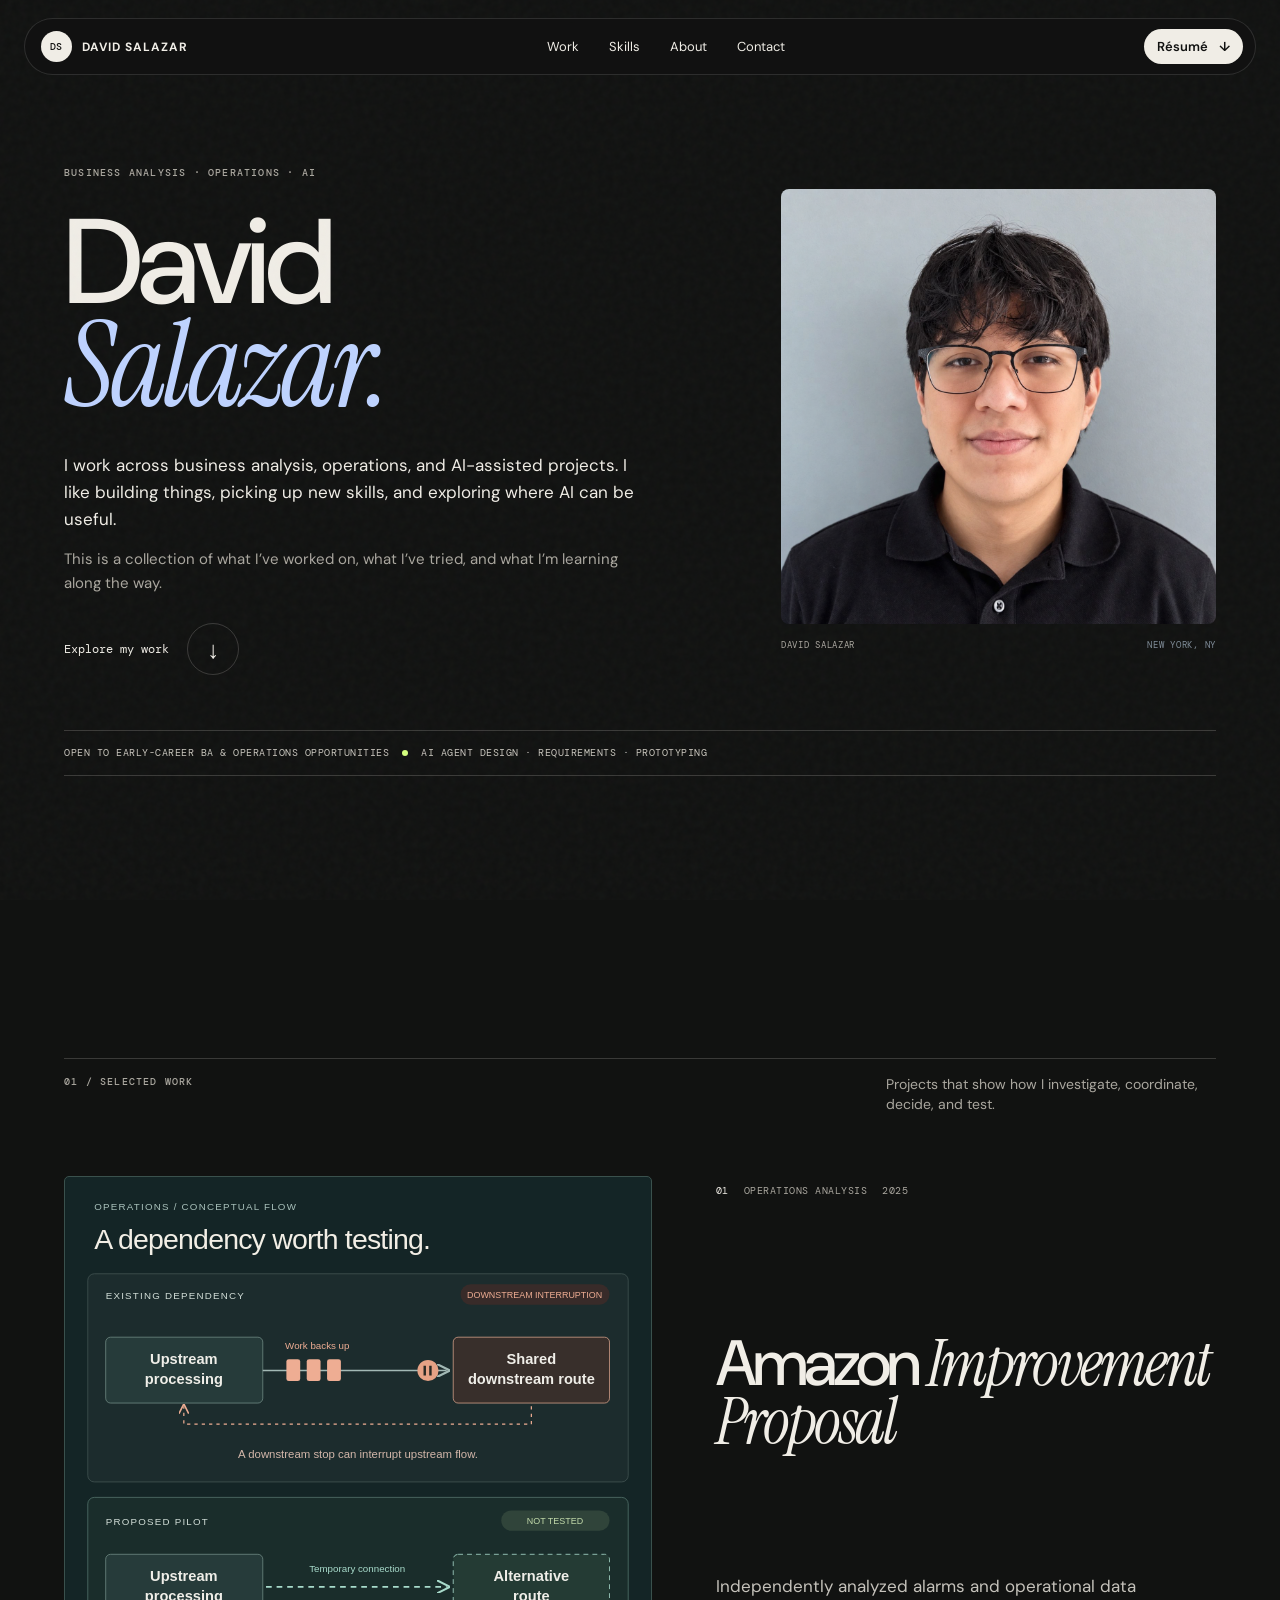
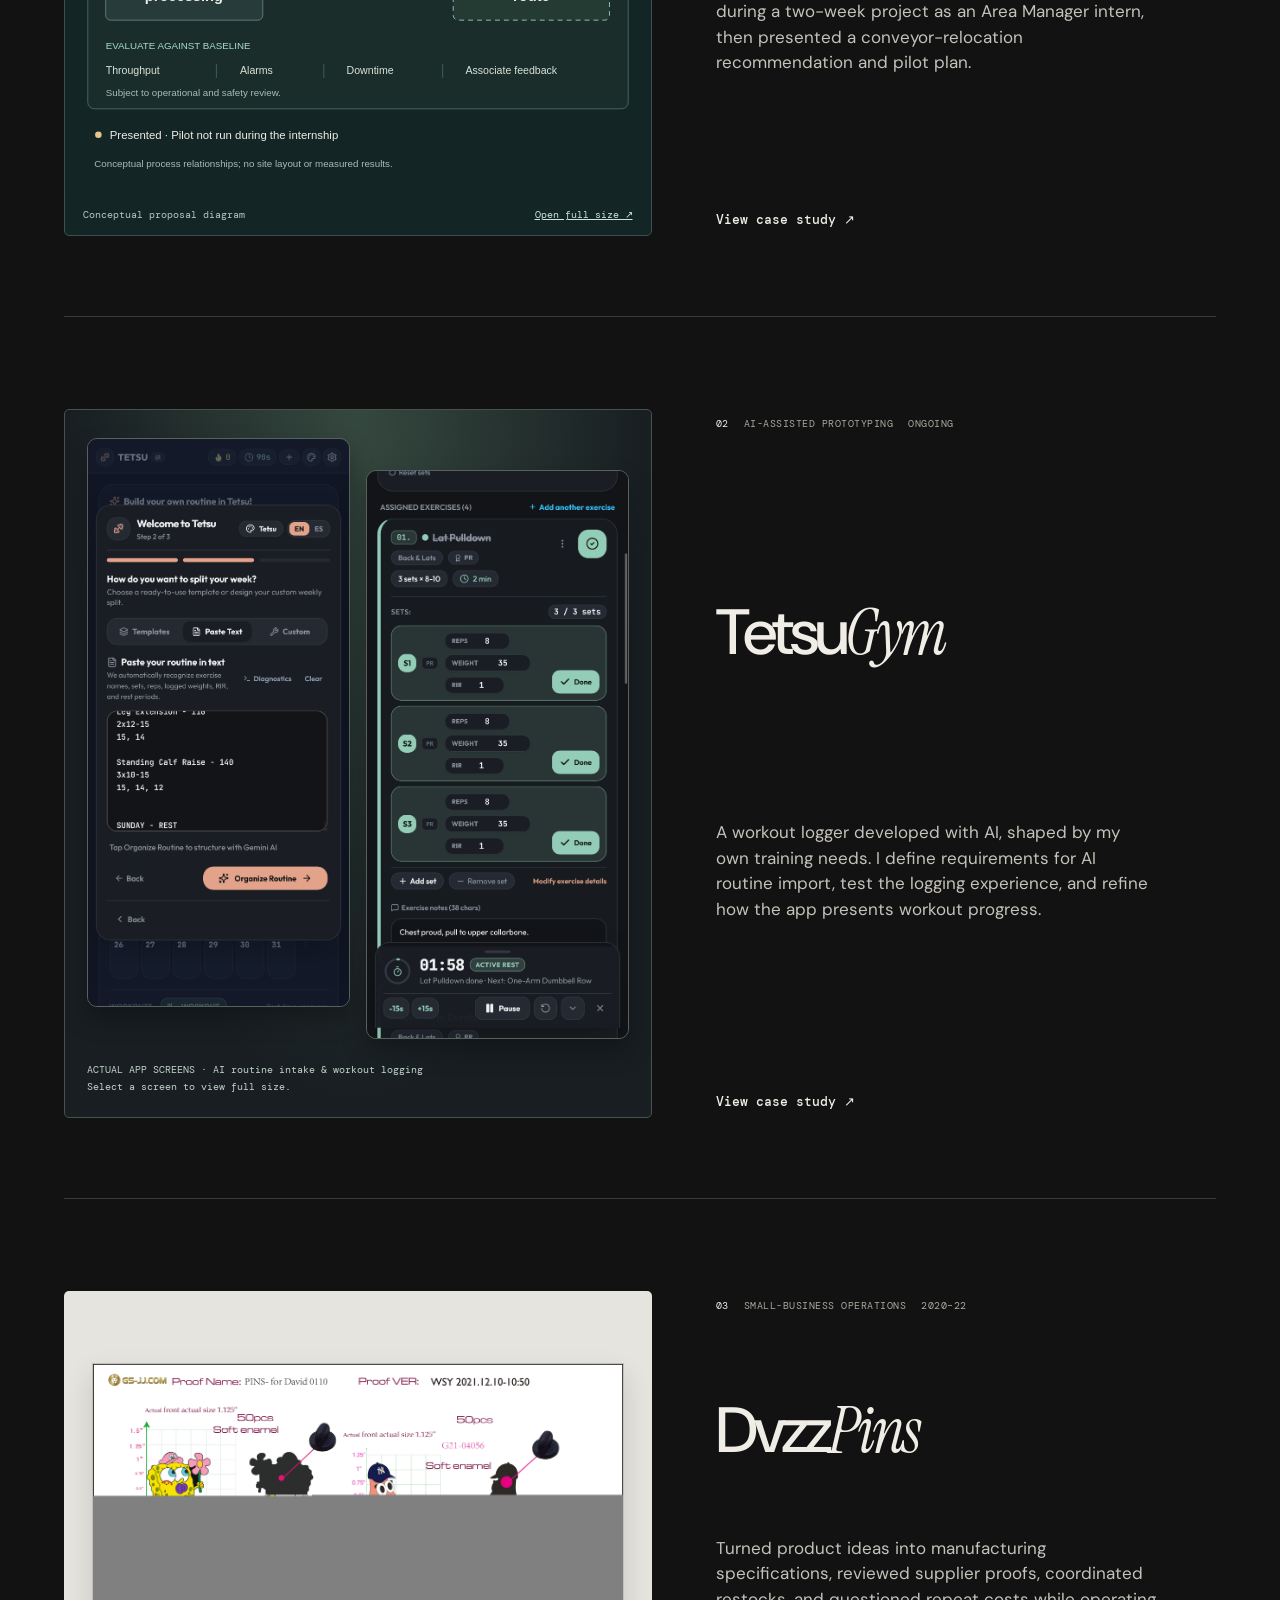
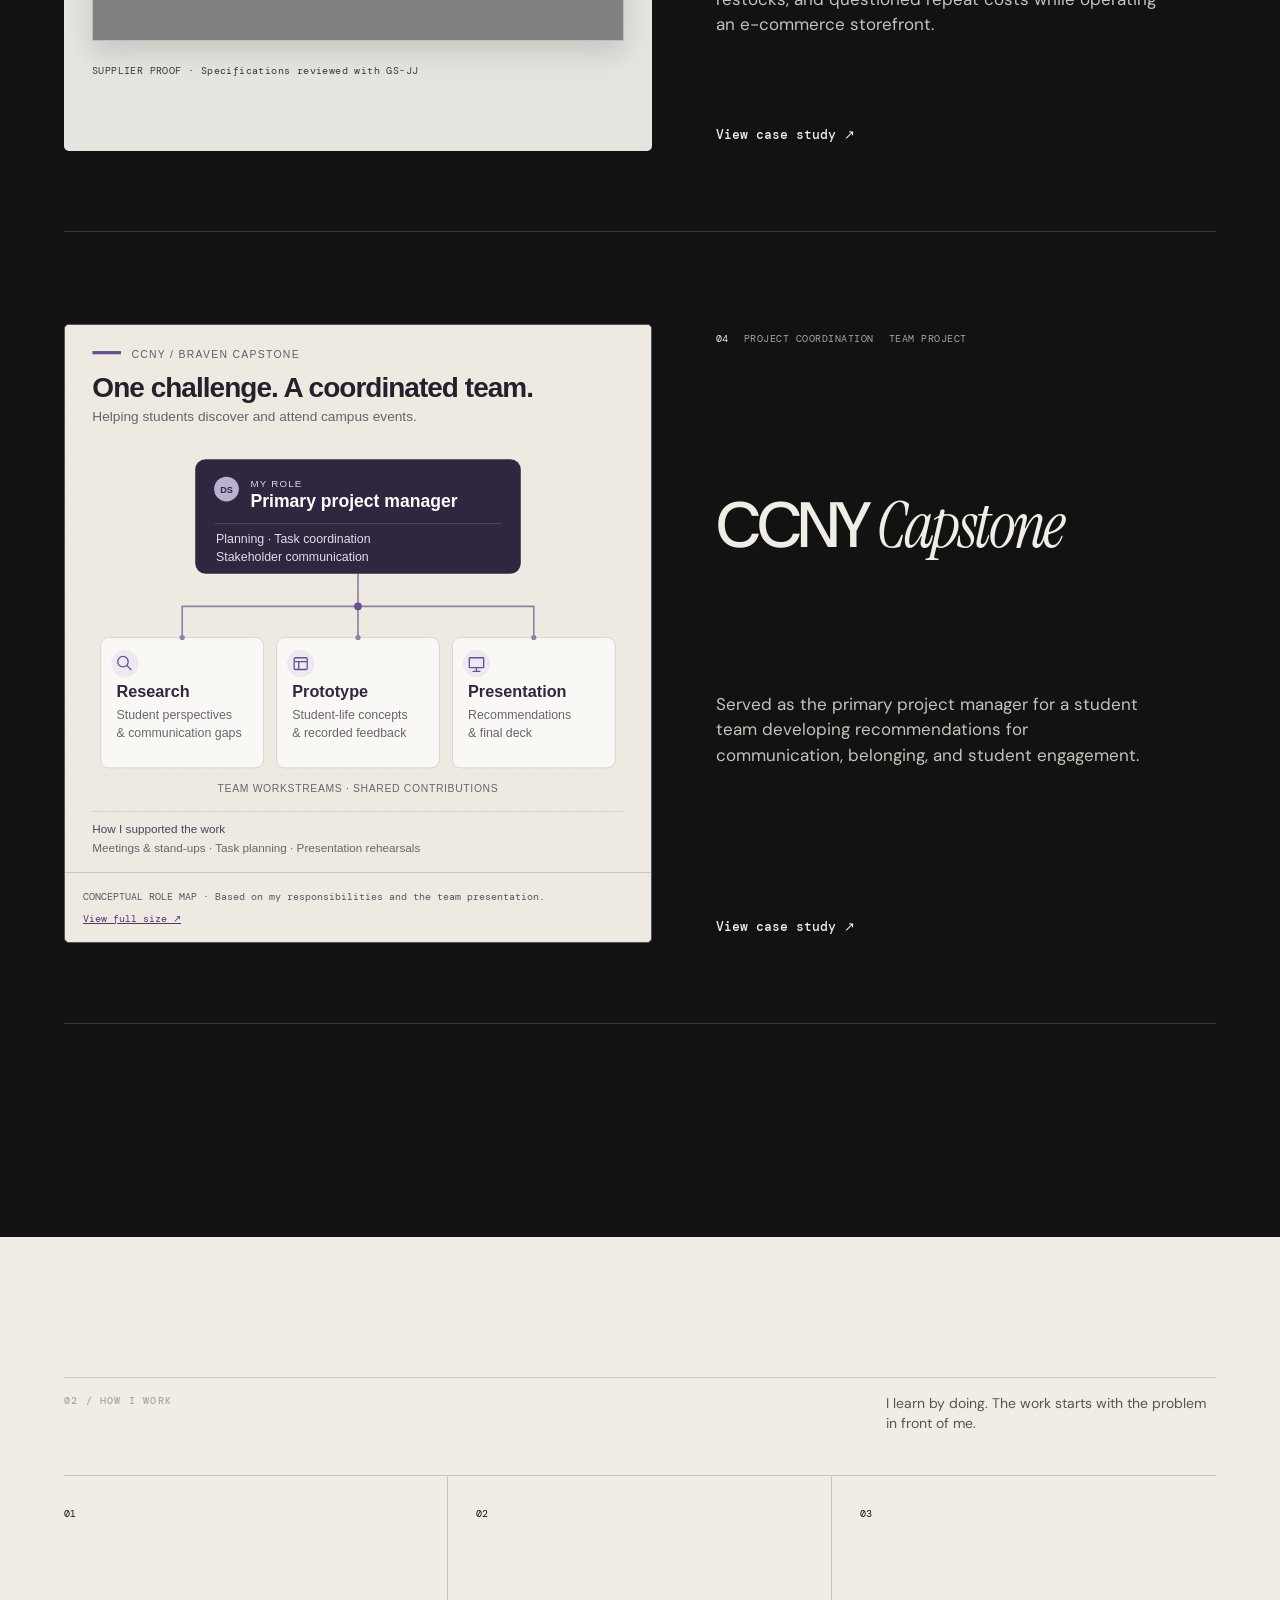
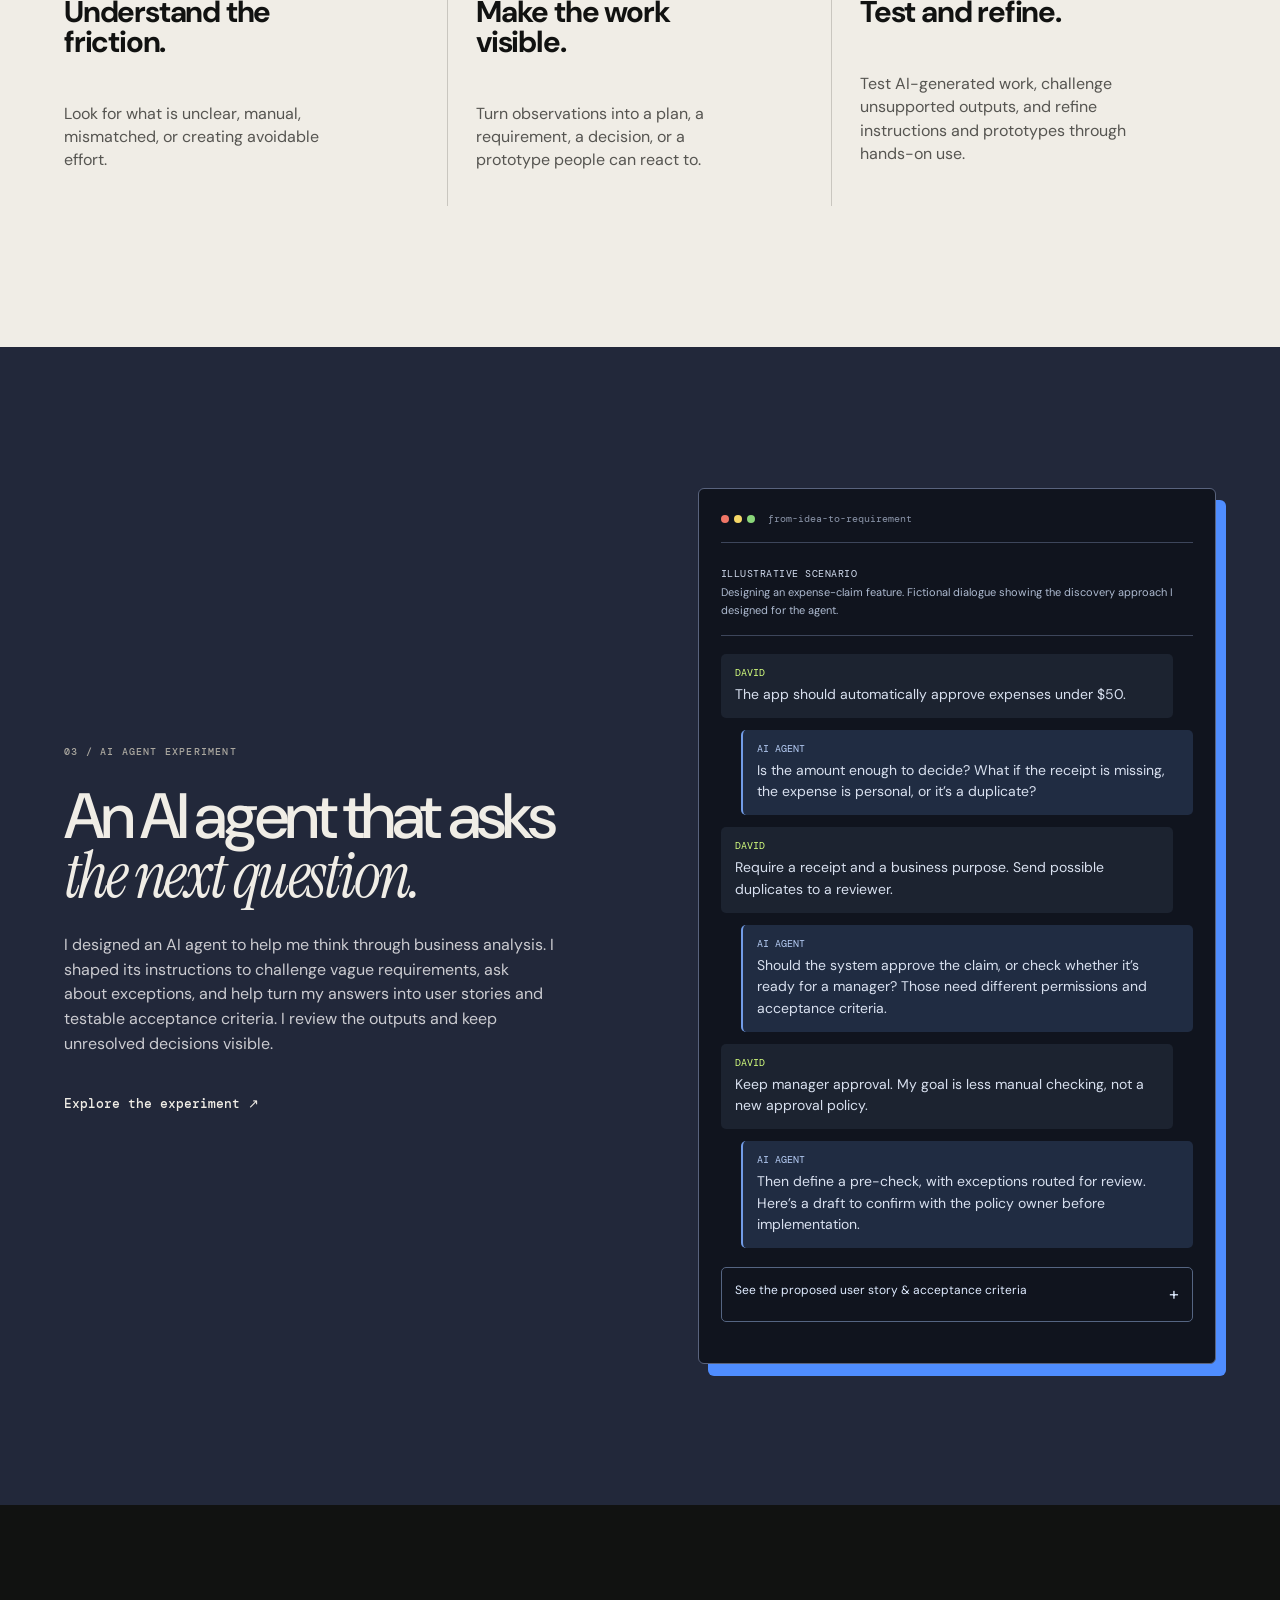
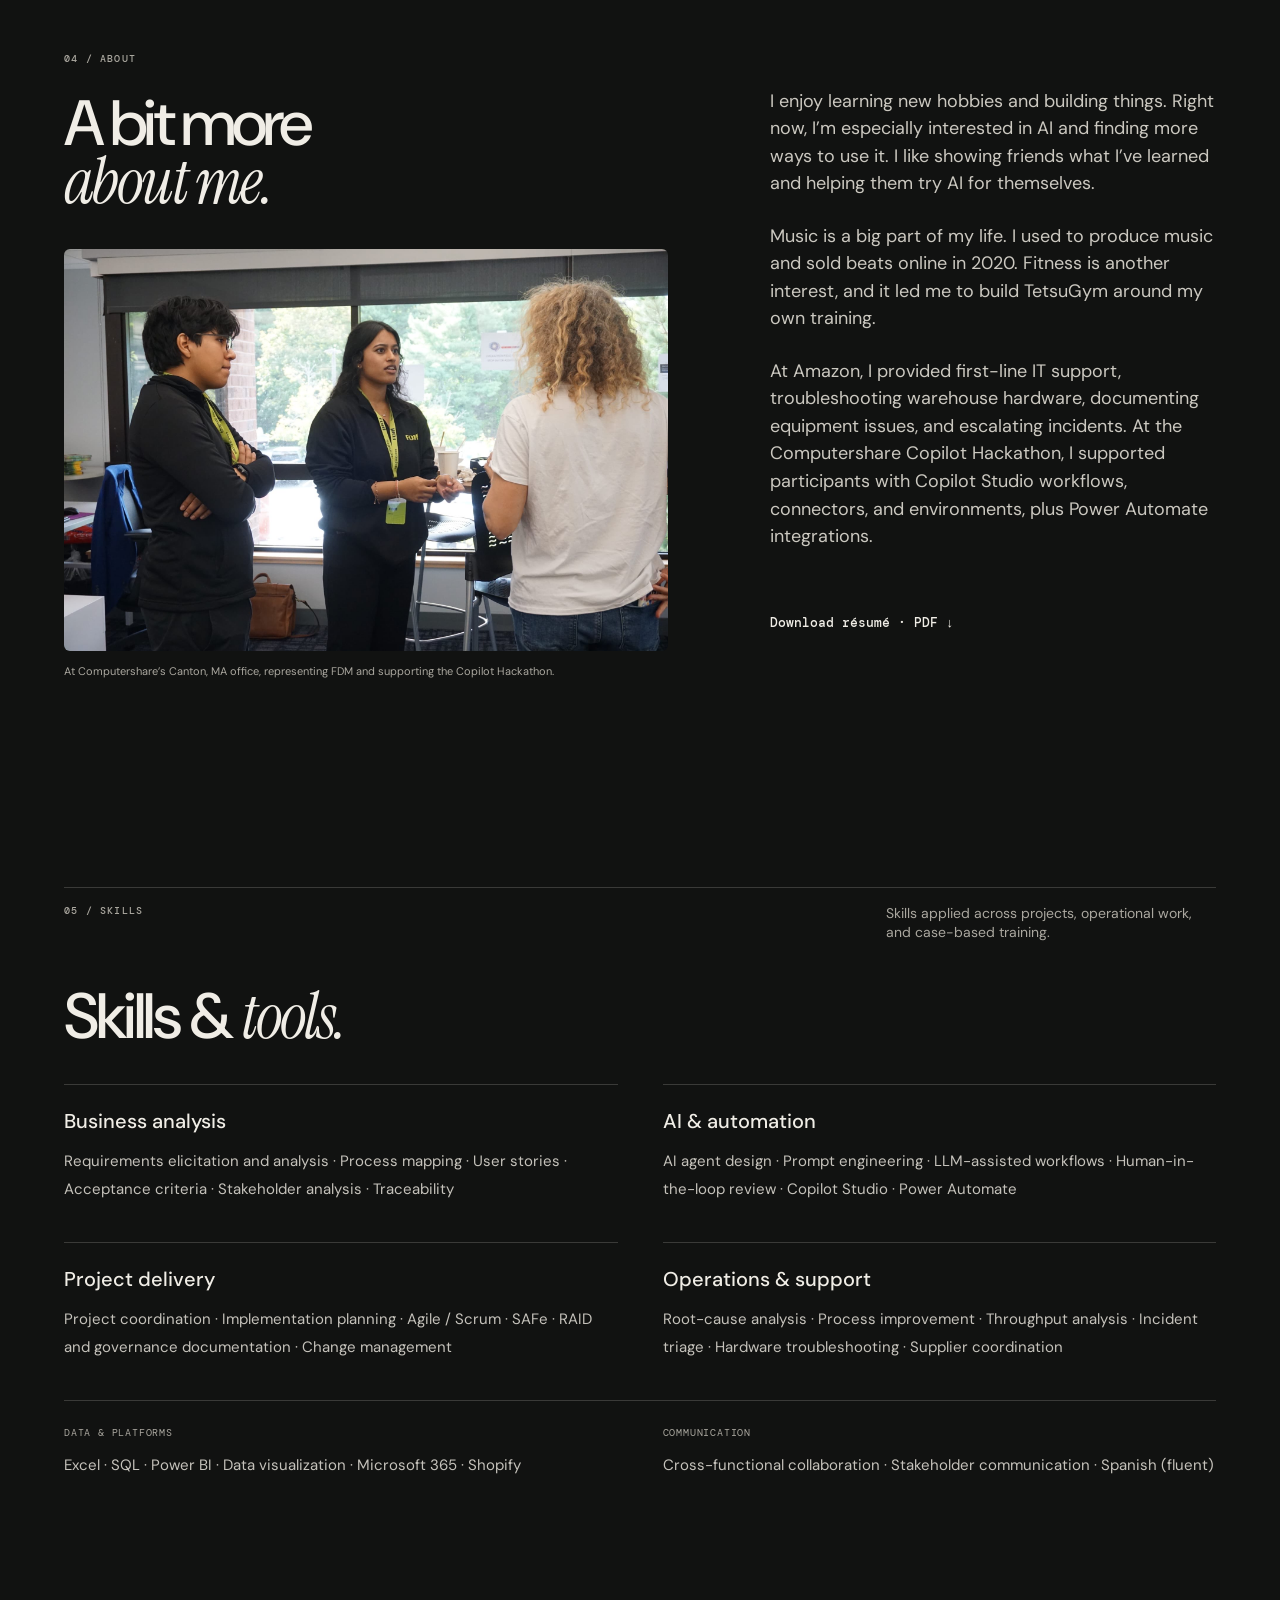
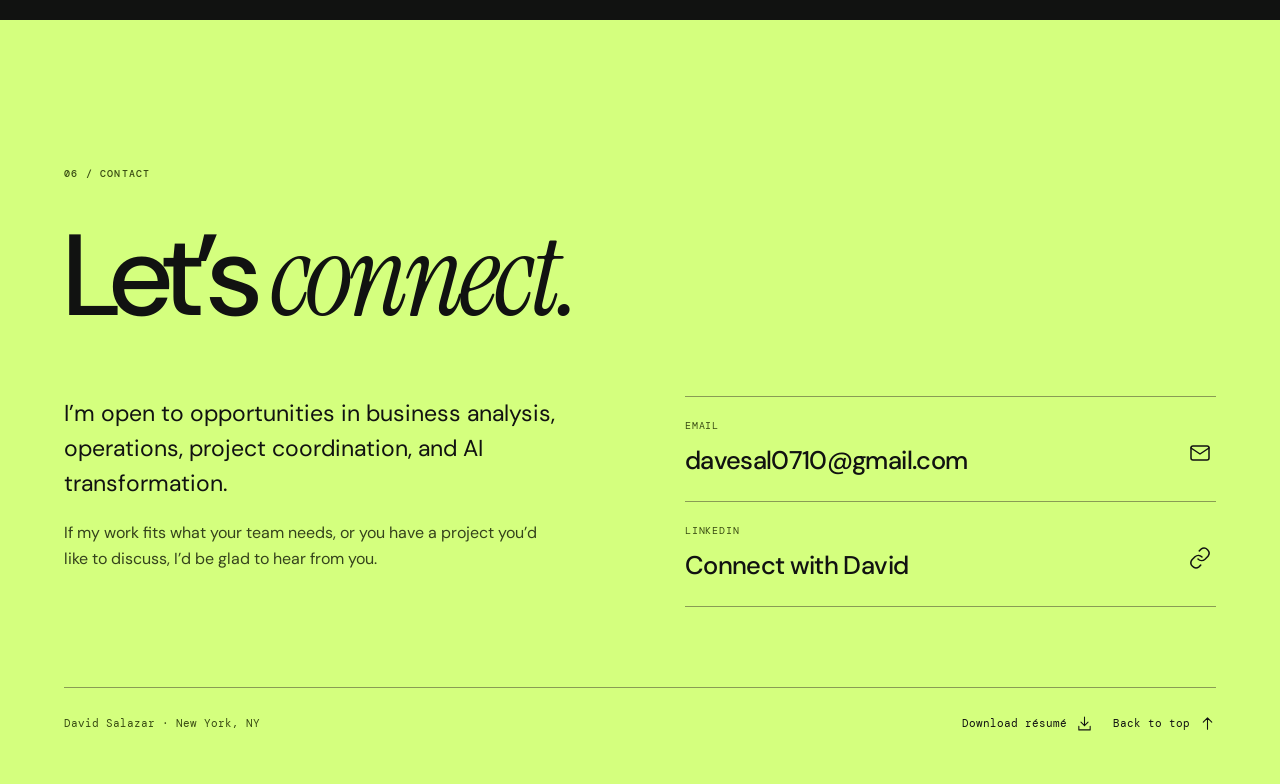
==== index.html @ eb57be7d "Add David Salazar portfolio site" ====
<!doctype html>
<html lang="en">
<head>
  <meta charset="utf-8" />
  <meta name="viewport" content="width=device-width, initial-scale=1" />
  <meta name="description" content="David Salazar - business analysis, operations improvement, and AI-assisted prototyping." />
  <title>David Salazar - Portfolio</title>
  <link rel="preconnect" href="https://fonts.googleapis.com" />
  <link rel="preconnect" href="https://fonts.gstatic.com" crossorigin />
  <link href="https://fonts.googleapis.com/css2?family=DM+Mono:wght@400;500&family=DM+Sans:opsz,wght@9..40,400;9..40,500;9..40,600;9..40,700&family=Instrument+Serif:ital@0;1&display=swap" rel="stylesheet" />
  <link rel="stylesheet" href="styles.css" />
</head>
<body>
  <div class="grain" aria-hidden="true"></div>
  <header class="site-header">
    <a class="wordmark" href="#top" aria-label="David Salazar home"><span class="mark">DS</span> DAVID SALAZAR</a>
    <nav aria-label="Primary navigation">
      <a href="#work">Work</a>
      <a href="#skills">Skills</a>
      <a href="#about">About</a>
      <a href="#contact">Contact</a>
    </nav>
    <details class="mobile-menu"><summary>Menu</summary><nav aria-label="Mobile navigation"><a href="#work">Work</a><a href="#ba-agent">AI agent</a><a href="#skills">Skills</a><a href="#about">About</a><a href="#contact">Contact</a></nav></details>
    <a class="resume-link" href="assets/David_Salazar_Resume_Portfolio_2026.pdf" download>Résumé <span>↓</span></a>
  </header>

  <main id="top">
    <section class="hero section-pad personal-hero portrait-hero" aria-labelledby="hero-title">
      <div class="hero-portrait-grid">
        <div class="hero-identity">
          <div class="eyebrow">BUSINESS ANALYSIS · OPERATIONS · AI</div>
          <h1 id="hero-title">David<br><em>Salazar.</em></h1>
          <div class="hero-story"><p>I work across business analysis, operations, and AI-assisted projects. I like building things, picking up new skills, and exploring where AI can be useful.</p><p>This is a collection of what I’ve worked on, what I’ve tried, and what I’m learning along the way.</p></div>
          <a class="hero-work-link" href="#work">Explore my work <span aria-hidden="true">↓</span></a>
        </div>
        <figure class="hero-portrait"><img src="assets/david-salazar-headshot.jpg" alt="Portrait of David Salazar" width="1254" height="1254" fetchpriority="high"><figcaption>DAVID SALAZAR <span>NEW YORK, NY</span></figcaption></figure>
      </div>
      <div class="status-ticker" aria-label="Career focus"><span>OPEN TO EARLY-CAREER BA &amp; OPERATIONS OPPORTUNITIES</span><span class="dot"></span><span>AI AGENT DESIGN · REQUIREMENTS · PROTOTYPING</span></div>
    </section>

    <section class="section-pad work-section" id="work">
      <div class="section-top"><span class="eyebrow">01 / SELECTED WORK</span><p>Projects that show how I investigate, coordinate, decide, and test.</p></div>
      <div class="project-list">
        <article class="project amazon">
          <figure class="project-visual flow-visual">
            <a href="assets/amazon-proposal-flow.svg" target="_blank" rel="noopener" aria-label="Open Amazon conceptual flow diagram at full size"><img src="assets/amazon-proposal-flow.svg" width="720" height="760" alt="Existing dependency: a downstream interruption can back up upstream processing. Proposed pilot: evaluate an alternative route against throughput, alarms, downtime, and associate feedback. Presented; pilot not run." loading="lazy"></a>
            <figcaption>Conceptual proposal diagram <a href="assets/amazon-proposal-flow.svg" target="_blank" rel="noopener">Open full size ↗</a></figcaption>
          </figure>
          <div class="project-copy">
            <div class="project-meta"><span>01</span><span>OPERATIONS ANALYSIS</span><span>2025</span></div>
            <h2>Amazon <em>Improvement Proposal</em></h2>
            <p>Independently analyzed alarms and operational data during a two-week project as an Area Manager intern, then presented a conveyor-relocation recommendation and pilot plan.</p>
            <button class="text-button" aria-haspopup="dialog" data-modal="amazon">View case study <span>↗</span></button>
          </div>
        </article>

        <article class="project gym">
          <figure class="project-visual tetsu-preview">
            <div class="tetsu-preview-screens">
              <a href="assets/tetsu-ai-import.png" target="_blank" rel="noopener" aria-label="Open TetsuGym AI import screenshot at full size"><img src="assets/tetsu-ai-import.png" alt="Actual TetsuGym screen: paste a routine and organize it with Gemini AI" width="1206" height="2622" loading="lazy"></a>
              <a href="assets/tetsu-workout-timer.png" target="_blank" rel="noopener" aria-label="Open TetsuGym workout logging screenshot at full size"><img src="assets/tetsu-workout-timer.png" alt="Actual TetsuGym screen: completed sets and active rest timer" width="1206" height="2622" loading="lazy"></a>
            </div>
            <figcaption>ACTUAL APP SCREENS · AI routine intake &amp; workout logging<br>Select a screen to view full size.</figcaption>
          </figure>
          <div class="project-copy">
            <div class="project-meta"><span>02</span><span>AI-ASSISTED PROTOTYPING</span><span>ONGOING</span></div>
            <h2>Tetsu<em>Gym</em></h2>
            <p>A workout logger developed with AI, shaped by my own training needs. I define requirements for AI routine import, test the logging experience, and refine how the app presents workout progress.</p>
            <button class="text-button" aria-haspopup="dialog" data-modal="gym">View case study <span>↗</span></button>
          </div>
        </article>

        <article class="project pins">
          <figure class="project-visual source-preview proof-preview"><img src="assets/dvzz-manufacturing-proof.jpg" alt="GS-JJ manufacturing proof showing pin dimensions, color codes, metal finish, and clutch placement" loading="lazy" width="4472" height="2329"><figcaption>SUPPLIER PROOF · Specifications reviewed with GS-JJ</figcaption></figure>
          <div class="project-copy">
            <div class="project-meta"><span>03</span><span>SMALL-BUSINESS OPERATIONS</span><span>2020–22</span></div>
            <h2>Dvzz<em>Pins</em></h2>
            <p>Turned product ideas into manufacturing specifications, reviewed supplier proofs, coordinated restocks, and questioned repeat costs while operating an e-commerce storefront.</p>
            <button class="text-button" aria-haspopup="dialog" data-modal="pins">View case study <span>↗</span></button>
          </div>
        </article>

        <article class="project capstone">
          <figure class="project-visual coordination-preview">
            <a href="assets/ccny-coordination.svg" target="_blank" rel="noopener" aria-label="Open CCNY project coordination map at full size"><img src="assets/ccny-coordination.svg" alt="Conceptual role map connecting David’s project coordination with the team’s research, prototype, and presentation workstreams" width="900" height="840" loading="lazy"></a>
            <figcaption>CONCEPTUAL ROLE MAP · Based on my responsibilities and the team presentation.<a href="assets/ccny-coordination.svg" target="_blank" rel="noopener">View full size ↗</a></figcaption>
          </figure>
          <div class="project-copy">
            <div class="project-meta"><span>04</span><span>PROJECT COORDINATION</span><span>TEAM PROJECT</span></div>
            <h2>CCNY <em>Capstone</em></h2>
            <p>Served as the primary project manager for a student team developing recommendations for communication, belonging, and student engagement.</p>
            <button class="text-button" aria-haspopup="dialog" data-modal="capstone">View case study <span>↗</span></button>
          </div>
        </article>
      </div>
    </section>

    <section class="process section-pad" id="approach">
      <div class="section-top"><span class="eyebrow">02 / HOW I WORK</span><p>I learn by doing. The work starts with the problem in front of me.</p></div>
      <div class="process-grid">
        <div><span>01</span><h3>Understand the friction.</h3><p>Look for what is unclear, manual, mismatched, or creating avoidable effort.</p></div>
        <div><span>02</span><h3>Make the work visible.</h3><p>Turn observations into a plan, a requirement, a decision, or a prototype people can react to.</p></div>
        <div><span>03</span><h3>Test and refine.</h3><p>Test AI-generated work, challenge unsupported outputs, and refine instructions and prototypes through hands-on use.</p></div>
      </div>
    </section>

    <section class="feature section-pad" id="ba-agent">
      <div class="agent-grid">
        <div class="agent-copy"><span class="eyebrow">03 / AI AGENT EXPERIMENT</span><h2>An AI agent that asks <em>the next question.</em></h2><p>I designed an AI agent to help me think through business analysis. I shaped its instructions to challenge vague requirements, ask about exceptions, and help turn my answers into user stories and testable acceptance criteria. I review the outputs and keep unresolved decisions visible.</p><button class="text-button" aria-haspopup="dialog" data-modal="agent">Explore the experiment <span>↗</span></button></div>
        <div class="agent-terminal agent-conversation">
          <div class="terminal-top"><i></i><i></i><i></i><span>from-idea-to-requirement</span></div>
          <p class="agent-context"><strong>ILLUSTRATIVE SCENARIO</strong><br>Designing an expense-claim feature. Fictional dialogue showing the discovery approach I designed for the agent.</p>
          <ol class="conversation-turns" aria-label="Illustrative requirements discovery conversation">
            <li class="human-turn"><b>DAVID</b><p>The app should automatically approve expenses under $50.</p></li>
            <li class="ai-turn"><b>AI AGENT</b><p>Is the amount enough to decide? What if the receipt is missing, the expense is personal, or it’s a duplicate?</p></li>
            <li class="human-turn"><b>DAVID</b><p>Require a receipt and a business purpose. Send possible duplicates to a reviewer.</p></li>
            <li class="ai-turn"><b>AI AGENT</b><p>Should the system approve the claim, or check whether it’s ready for a manager? Those need different permissions and acceptance criteria.</p></li>
            <li class="human-turn"><b>DAVID</b><p>Keep manager approval. My goal is less manual checking, not a new approval policy.</p></li>
            <li class="ai-turn"><b>AI AGENT</b><p>Then define a pre-check, with exceptions routed for review. Here’s a draft to confirm with the policy owner before implementation.</p></li>
          </ol>
          <details class="agent-outcome">
            <summary>See the proposed user story &amp; acceptance criteria <span aria-hidden="true">+</span></summary>
            <div class="agent-output">
              <h3>User story</h3><p>As an expense approver, I want claims pre-checked for completeness and possible duplicates so I can focus my review on exceptions and business justification.</p>
              <h3>Acceptance criteria</h3>
              <ol>
                <li><strong>Ready for review:</strong> Given a claim under $50 with a receipt, a business purpose, and no duplicate flag, when the pre-check runs, then mark it “Ready for review” and keep approval pending.</li>
                <li><strong>Missing information:</strong> Given a claim under $50 with no receipt or business purpose, when the pre-check runs, then mark it “Needs information,” identify what is missing, and keep approval pending.</li>
                <li><strong>Possible duplicate:</strong> Given a complete claim under $50 that is flagged as a possible duplicate, when the pre-check runs, then route it for manual review and keep approval pending.</li>
              </ol>
              <h3>Still to confirm</h3><p>Who owns the policy? What counts as a duplicate? What is the review path for claims of $50 or more? A recorded business purpose alone does not prove policy eligibility.</p>
            </div>
          </details>
          
        </div>
      </div>
    </section>

    <section class="about section-pad" id="about">
      <div class="about-title"><span class="eyebrow">04 / ABOUT</span><h2>A bit more<br><em>about me.</em></h2><figure class="about-photo"><img src="assets/computershare-hackathon.jpg" alt="David and a coworker in conversation at the Computershare office during the hackathon" width="2048" height="1365" loading="lazy"><figcaption>At Computershare’s Canton, MA office, representing FDM and supporting the Copilot Hackathon.</figcaption></figure></div>
      <div class="about-copy">
        <p>I enjoy learning new hobbies and building things. Right now, I’m especially interested in AI and finding more ways to use it. I like showing friends what I’ve learned and helping them try AI for themselves.</p>
        <p>Music is a big part of my life. I used to produce music and sold beats online in 2020. Fitness is another interest, and it led me to build TetsuGym around my own training.</p>
        <p>At Amazon, I provided first-line IT support, troubleshooting warehouse hardware, documenting equipment issues, and escalating incidents. At the Computershare Copilot Hackathon, I supported participants with Copilot Studio workflows, connectors, and environments, plus Power Automate integrations.</p>

        <a class="text-button" href="assets/David_Salazar_Resume_Portfolio_2026.pdf" download>Download résumé · PDF <span>↓</span></a>
      </div>
    </section>


    <section class="skills-section section-pad" id="skills" aria-labelledby="skills-title">
      <div class="section-top"><span class="eyebrow">05 / SKILLS</span><p>Skills applied across projects, operational work, and case-based training.</p></div>
      <h2 id="skills-title">Skills &amp; <em>tools.</em></h2>
      <div class="skills-grid">
        <article><h3>Business analysis</h3><p>Requirements elicitation and analysis · Process mapping · User stories · Acceptance criteria · Stakeholder analysis · Traceability</p></article>
        <article><h3>AI &amp; automation</h3><p>AI agent design · Prompt engineering · LLM-assisted workflows · Human-in-the-loop review · Copilot Studio · Power Automate</p></article>
        <article><h3>Project delivery</h3><p>Project coordination · Implementation planning · Agile / Scrum · SAFe · RAID and governance documentation · Change management</p></article>
        <article><h3>Operations &amp; support</h3><p>Root-cause analysis · Process improvement · Throughput analysis · Incident triage · Hardware troubleshooting · Supplier coordination</p></article>
      </div>
      <div class="skills-tools"><p><strong>Data &amp; platforms</strong>Excel · SQL · Power BI · Data visualization · Microsoft 365 · Shopify</p><p><strong>Communication</strong>Cross-functional collaboration · Stakeholder communication · Spanish (fluent)</p></div>
    </section>

    <section class="contact section-pad contact-rewrite" id="contact" aria-labelledby="contact-title">
      <span class="eyebrow">06 / CONTACT</span>
      <h2 id="contact-title">Let’s <em>connect.</em></h2>
      <div class="contact-content">
        <div class="contact-intro"><p>I’m open to opportunities in business analysis, operations, project coordination, and AI transformation.</p><p>If my work fits what your team needs, or you have a project you’d like to discuss, I’d be glad to hear from you.</p></div>
        <div class="contact-options">
          <a href="mailto:davesal0710@gmail.com"><span class="contact-label">EMAIL</span><span class="contact-address">davesal0710@gmail.com</span><span class="contact-symbol"><svg class="contact-icon" viewBox="0 0 24 24" fill="none" stroke="currentColor" stroke-width="1.5" stroke-linecap="round" stroke-linejoin="round" aria-hidden="true"><rect x="3" y="5" width="18" height="14" rx="2"/><path d="m3 7 9 6 9-6"/></svg></span></a>
          <a href="https://www.linkedin.com/in/davidsval/"><span class="contact-label">LINKEDIN</span><span class="contact-address">Connect with David</span><span class="contact-symbol"><svg class="contact-icon" viewBox="0 0 24 24" fill="none" stroke="currentColor" stroke-width="1.5" stroke-linecap="round" stroke-linejoin="round" aria-hidden="true"><path d="M10 13a5 5 0 0 0 7 .2l3-3a5 5 0 0 0-7-7l-1.7 1.7M14 11a5 5 0 0 0-7-.2l-3 3a5 5 0 0 0 7 7l1.7-1.7"/></svg></span></a>
        </div>
      </div>
      <div class="contact-footer"><span>David Salazar · New York, NY</span><a href="assets/David_Salazar_Resume_Portfolio_2026.pdf" download>Download résumé <svg class="contact-icon" viewBox="0 0 24 24" fill="none" stroke="currentColor" stroke-width="1.5" stroke-linecap="round" stroke-linejoin="round" aria-hidden="true"><path d="M12 3v12m-5-5 5 5 5-5M4 16v5h16v-5"/></svg></a><a href="#top">Back to top <svg class="contact-icon" viewBox="0 0 24 24" fill="none" stroke="currentColor" stroke-width="1.5" stroke-linecap="round" stroke-linejoin="round" aria-hidden="true"><path d="M12 20V4m-6 6 6-6 6 6"/></svg></a></div>
    </section>
  </main>

  <dialog id="case-modal" aria-labelledby="case-title"><button class="close" aria-label="Close case study">×</button><div id="modal-content"></div></dialog>
  <script src="script.js"></script>
</body>
</html>
---- styles.css ----
:root{--ink:#111211;--ink-2:#181a19;--paper:#f0ede6;--muted:#aaa79f;--blue:#4f8dff;--lime:#d4ff7e;--line:rgba(240,237,230,.18);--serif:'Instrument Serif',Georgia,serif;--sans:'DM Sans',Arial,sans-serif;--mono:'DM Mono',monospace}*{box-sizing:border-box}html{scroll-behavior:smooth}body{margin:0;background:var(--ink);color:var(--paper);font-family:var(--sans);overflow-x:hidden}.grain{position:fixed;inset:0;z-index:4;pointer-events:none;opacity:.045;background-image:url("data:image/svg+xml,%3Csvg viewBox='0 0 180 180' xmlns='http://www.w3.org/2000/svg'%3E%3Cfilter id='n'%3E%3CfeTurbulence type='fractalNoise' baseFrequency='.7' numOctaves='3' stitchTiles='stitch'/%3E%3C/filter%3E%3Crect width='100%25' height='100%25' filter='url(%23n)' opacity='.7'/%3E%3C/svg%3E")}.site-header{position:fixed;top:18px;left:24px;right:24px;z-index:5;display:flex;align-items:center;justify-content:space-between;max-width:1440px;margin:auto;padding:10px 12px 10px 16px;border:1px solid rgba(255,255,255,.12);border-radius:999px;background:rgba(17,18,17,.77);backdrop-filter:blur(18px)}.wordmark{font-size:12px;font-weight:700;letter-spacing:.08em;color:inherit;text-decoration:none;display:flex;align-items:center;gap:10px}.mark{display:grid;place-items:center;width:31px;height:31px;border-radius:50%;background:var(--paper);color:var(--ink);font:500 10px var(--mono)}nav{display:flex;gap:30px}nav a,.resume-link{font-size:13px;color:var(--paper);text-decoration:none}.resume-link{padding:9px 13px;border-radius:999px;background:var(--paper);color:var(--ink);font-weight:600}.resume-link span{margin-left:8px}.section-pad{padding:clamp(90px,11vw,168px) max(5vw,32px);max-width:1440px;margin:auto}.hero{padding-top:clamp(170px,20vw,260px);min-height:790px;display:flex;flex-direction:column;justify-content:space-between}.eyebrow{font:500 10px var(--mono);letter-spacing:.12em;color:var(--muted)}h1,h2,h3,p{margin:0}h1{max-width:1120px;margin:42px 0;font-size:clamp(62px,9.5vw,154px);line-height:.87;letter-spacing:-.065em;font-weight:500}em{font-family:var(--serif);font-weight:400;letter-spacing:-.04em}.hero-bottom{display:flex;justify-content:space-between;align-items:end;gap:30px}.hero-bottom p{max-width:470px;font-size:18px;line-height:1.42;color:#d0cec7}.circle-link{flex:0 0 auto;display:grid;place-items:center;width:64px;height:64px;border:1px solid var(--line);border-radius:50%;color:var(--paper);font-size:28px;text-decoration:none;transition:.25s}.circle-link:hover{background:var(--lime);color:var(--ink);transform:rotate(40deg)}.status-ticker{margin-top:90px;display:flex;gap:13px;align-items:center;border-top:1px solid var(--line);border-bottom:1px solid var(--line);padding:14px 0;overflow:hidden;white-space:nowrap;font:10px var(--mono);letter-spacing:.05em;color:#c8c5bd}.dot{display:block;width:6px;height:6px;border-radius:50%;background:var(--lime)}.section-top{display:flex;justify-content:space-between;align-items:start;border-top:1px solid var(--line);padding-top:16px;margin-bottom:42px}.section-top p{max-width:330px;font-size:14px;line-height:1.4;color:var(--muted)}.project{display:grid;grid-template-columns:1.08fr .92fr;gap:clamp(28px,5vw,75px);padding:20px 0 80px;border-bottom:1px solid var(--line);margin-bottom:72px}.project-visual{position:relative;min-height:460px;overflow:hidden;border-radius:5px}.project-copy{display:flex;flex-direction:column;align-items:flex-start;justify-content:space-between;padding:8px 0}.project-meta{display:flex;gap:15px;flex-wrap:wrap;font:10px var(--mono);letter-spacing:.05em;color:var(--muted)}.project-meta span:first-child{color:var(--paper)}.project h2{margin:40px 0 25px;font-size:clamp(43px,5vw,76px);font-weight:500;line-height:.91;letter-spacing:-.06em}.project-copy>p{font-size:17px;line-height:1.5;color:#c5c2bb;max-width:440px}.text-button{display:inline-flex;gap:8px;margin-top:38px;border:0;padding:0;background:none;color:var(--paper);font:500 13px var(--mono);text-decoration:none;cursor:pointer}.text-button span{transition:.2s}.text-button:hover span{transform:translate(4px,-4px);color:var(--lime)}.app-preview{display:grid;place-items:center;background:radial-gradient(circle at 67% 22%,#4f8dff 0,rgba(79,141,255,0) 35%),#11171c}.phone{width:260px;padding:19px 16px 16px;border:1px solid #5a5f63;border-radius:27px;background:#272d31;box-shadow:18px 25px 40px #0008;transform:rotate(-7deg)}.phone-bar{display:flex;align-items:center;justify-content:space-between;font-size:9px;color:#dedede}.phone-bar i{width:13px;height:13px;border:1px solid #b0b0b0;border-radius:50%}.workout-name{margin:35px 0 17px;font:12px var(--mono);letter-spacing:.05em}.workout-name strong{display:block;margin-top:4px;color:#9da6a8;font-size:8px}.exercise{display:flex;justify-content:space-between;padding:12px 0;border-top:1px solid #4a5052;font-size:10px}.exercise b{font:500 10px var(--mono);color:#9ca5a8}.exercise.done span:before{content:'✓';display:inline-grid;place-items:center;margin-right:6px;width:12px;height:12px;background:var(--lime);border-radius:50%;color:#151a1b;font-size:8px}.progress-line{height:3px;margin:20px 0;background:#4c5557}.progress-line i{display:block;width:66%;height:100%;background:var(--lime)}.phone button{width:100%;border:0;border-radius:5px;padding:10px;background:var(--lime);font-size:10px}.ai-chip{position:absolute;right:11%;bottom:13%;padding:9px 12px;border:1px solid #4f8dff;border-radius:999px;background:#11171c;font:10px var(--mono);color:#b7d0ff}.pins-visual{background:#f7ee59;color:#151515}.pin{position:absolute;display:grid;place-items:center;width:110px;height:110px;border-radius:50%;background:#1d2e85;color:#f7ee59;border:4px solid #f7ee59;box-shadow:8px 10px 0 #1d2e85;font:700 22px var(--sans);transform:rotate(-12deg)}.p1{left:11%;top:18%;background:#d73887}.p2{right:12%;top:10%;background:#f7ee59;color:#1d2e85}.p3{left:27%;bottom:11%;background:#1d2e85}.p4{right:22%;bottom:19%;background:#ea5f35}.p5{left:47%;top:36%;background:#19ac9b}.sales-card{position:absolute;right:7%;bottom:7%;padding:16px;background:#1d2e85;color:#f7ee59;box-shadow:8px 8px 0 #151515}.sales-card span,.sales-card small{display:block;font:9px var(--mono);letter-spacing:.06em}.sales-card strong{display:block;margin:5px 0;font-size:38px}.sprint-board{display:flex;gap:10px;padding:45px;background:#d2cbc0;color:#222}.board-col{flex:1;min-height:260px;padding:12px;background:#ece7de}.board-col small{font:9px var(--mono);letter-spacing:.06em}.board-col i{display:block;height:37px;margin-top:12px;background:#b7d7f1;border-radius:2px}.board-col:nth-child(2) i:nth-of-type(2){background:#f5da59}.board-col:nth-child(3) i{background:#e98d7c}.standup{position:absolute;right:15%;bottom:6%;padding:11px;background:#242424;color:#e9e3d9;font:11px var(--mono);box-shadow:5px 5px 0 #ef6d53;transform:rotate(4deg)}.standup b{float:right;margin-top:6px;font-size:18px}.process{background:var(--paper);color:var(--ink);max-width:none;padding-left:max(5vw,32px);padding-right:max(5vw,32px)}.process .section-top{border-color:#c9c6bf}.process .section-top p{color:#565551}.process-grid{display:grid;grid-template-columns:repeat(3,1fr);border-top:1px solid #c9c6bf}.process-grid>div{padding:25px 28px 35px 0;border-right:1px solid #c9c6bf}.process-grid>div+div{padding-left:28px}.process-grid>div:last-child{border-right:0}.process-grid span{font:10px var(--mono)}.process-grid h3{max-width:240px;margin:75px 0 45px;font-size:30px;line-height:.99;letter-spacing:-.04em}.process-grid p{max-width:270px;color:#565551;line-height:1.45}.feature{background:#22283a;max-width:none}.agent-grid{display:grid;grid-template-columns:1fr 1fr;gap:9vw;align-items:center;max-width:1340px;margin:auto}.agent-copy h2,.about h2,.contact h2{margin:28px 0;font-size:clamp(46px,5vw,78px);line-height:.91;letter-spacing:-.06em;font-weight:500}.agent-copy p{max-width:490px;line-height:1.55;color:#cbcbd0}.agent-terminal{padding:17px;background:#10141e;border:1px solid #59637d;border-radius:6px;box-shadow:16px 18px 0 #4f8dff;font:12px/1.55 var(--mono);color:#d8e0ef}.terminal-top{display:flex;gap:5px;align-items:center;padding-bottom:15px;border-bottom:1px solid #3d465b;margin-bottom:21px}.terminal-top i{width:8px;height:8px;border-radius:50%;background:#f07667}.terminal-top i:nth-child(2){background:#f5d767}.terminal-top i:nth-child(3){background:#89d679}.terminal-top span{margin-left:8px;color:#8c96aa;font-size:10px}.agent-terminal p{margin:0 0 18px}.agent-terminal b{font-size:10px;color:var(--lime)}.terminal-note{padding:10px;background:#263149;color:#b8c9e6;font-size:10px}.about{display:grid;grid-template-columns:1.15fr .85fr;gap:8vw}.about-copy{padding-top:42px}.about-copy p{margin-bottom:25px;font-size:18px;line-height:1.53;color:#cbc8c0}.contact{max-width:none;background:#d4ff7e;color:#111211;padding-bottom:45px}.contact .eyebrow{color:#394c13}.contact h2{font-size:clamp(58px,9vw,130px);margin:55px 0 110px}.contact-row{display:flex;justify-content:space-between;align-items:end;gap:25px;padding-bottom:22px;border-bottom:1px solid #899c54}.contact-row p{max-width:410px;font-size:17px;line-height:1.4}.contact-email{padding:18px 22px;background:#111211;color:#d4ff7e;text-decoration:none;font:12px var(--mono)}.contact-email span{margin-left:18px}.contact small{display:block;margin-top:18px;font:10px var(--mono);color:#394c13}dialog{width:min(760px,90vw);max-height:83vh;border:1px solid #5e5e5e;padding:0;background:#171918;color:var(--paper);box-shadow:0 40px 100px #000}dialog::backdrop{background:#000b}.close{position:sticky;top:14px;float:right;margin:14px;border:1px solid #555;border-radius:50%;width:36px;height:36px;background:#242725;color:white;font-size:24px;cursor:pointer}.modal-inner{padding:58px 55px}.modal-kicker{font:10px var(--mono);letter-spacing:.1em;color:var(--lime)}.modal-inner h2{max-width:600px;margin:22px 0;font-size:52px;line-height:.92;letter-spacing:-.05em;font-weight:500}.modal-inner>p{max-width:610px;color:#c8c6be;font-size:16px;line-height:1.5}.case-grid{display:grid;grid-template-columns:1fr 1fr;gap:16px;margin-top:36px}.case-grid div{padding:17px;border-top:1px solid #555}.case-grid span{display:block;margin-bottom:8px;color:#94928b;font:10px var(--mono)}.case-grid p{font-size:14px;line-height:1.45}@media(max-width:760px){.site-header{top:12px;left:12px;right:12px}.site-header nav{display:none}.resume-link{font-size:11px}.wordmark{font-size:10px}.hero{min-height:680px}.hero-bottom{align-items:start;flex-direction:column}.section-top,.contact-row{flex-direction:column;gap:14px}.project,.agent-grid,.about{grid-template-columns:1fr}.project{gap:28px;margin-bottom:38px;padding-bottom:45px}.project-visual{min-height:350px}.project-copy{min-height:350px}.process-grid{grid-template-columns:1fr}.process-grid>div,.process-grid>div+div{padding:22px 0;border-right:0;border-bottom:1px solid #c9c6bf}.process-grid h3{margin:37px 0 22px}.agent-grid{gap:70px}.case-grid{grid-template-columns:1fr}.modal-inner{padding:50px 25px}.modal-inner h2{font-size:39px}.contact h2{margin-bottom:70px}.contact-email{align-self:flex-start}}

.case-section{margin-top:32px;border-top:1px solid var(--line);padding-top:22px}.case-section h3{font-size:23px;letter-spacing:-.025em;margin-bottom:12px}.case-section p{font-size:16px;line-height:1.65;color:#c8c6be}.case-note{margin-top:35px!important;padding:18px;background:#222825;font-size:12px!important;line-height:1.6!important}.case-figure{margin:30px 0}.case-figure img{width:100%;height:auto;display:block}.case-figure figcaption{font-size:11px;color:var(--muted);margin-top:9px}@media(prefers-reduced-motion:reduce){html{scroll-behavior:auto}}

.source-preview{margin:0;display:flex;flex-direction:column;justify-content:center;padding:28px;background:#e6e4df;gap:22px}.source-preview img{display:block;width:100%;height:auto;object-fit:contain;border:1px solid #c1bfb9;box-shadow:0 12px 26px #0002}.source-preview figcaption{font:10px/1.6 var(--mono);letter-spacing:.04em;color:#343b40}.capstone-preview{background:#251b43}.capstone-preview figcaption{color:#d7cdeb}.case-figure figcaption{line-height:1.6}.case-figure figcaption a{display:inline-block;color:#b4ceff;margin-left:5px}.evidence-figure{margin-top:34px}.evidence-figure>a{display:block;border:1px solid #555}.evidence-figure img{background:#eee}@media(max-width:760px){.source-preview{min-height:280px;padding:16px}}

.proposal-summary{margin:0;padding:32px;background:#162a2b;border:1px solid #345152;color:#f0ede6;display:flex;flex-direction:column;justify-content:space-between;min-height:560px}.proposal-summary figcaption{display:flex;justify-content:space-between;gap:14px;font:9px/1.5 var(--mono);letter-spacing:.09em;color:#b3cdcb}.proposal-summary h3{font-size:clamp(27px,3.1vw,43px);line-height:1.04;letter-spacing:-.035em;font-weight:500;margin:28px 0}.proposal-summary h3 em{color:#acd7ce}.proposal-steps{list-style:none;margin:0;padding:0}.proposal-steps li{display:flex;gap:15px;padding:17px 0;border-top:1px solid #405758}.step-marker{flex:0 0 26px;width:26px;height:26px;display:grid;place-items:center;border:1px solid #6a8e88;border-radius:50%;font:10px var(--mono);color:#acd7ce}.proposal-steps h4{margin:0 0 6px;font-size:15px;font-weight:600;line-height:1.35}.proposal-steps p{color:#c0ceca;font-size:13px;line-height:1.5}.proposal-status{display:flex;gap:12px;align-items:start;background:#233b3a;border:1px solid #49665f;padding:14px;margin-top:16px}.status-dot{width:7px;height:7px;background:#e6c586;border-radius:50%;margin-top:6px;flex-shrink:0}.proposal-status strong{font:500 11px/1.5 var(--mono)}.proposal-status p{font-size:12px;color:#c0ceca;margin-top:4px}.proposal-summary>small{font:9px/1.5 var(--mono);color:#a7bdb6;margin-top:14px}@media(max-width:760px){.proposal-summary{padding:23px;min-height:0}.proposal-summary h3{font-size:35px}.proposal-summary figcaption{font-size:8px}}

.flow-visual{margin:0;padding:0;min-height:0;background:#142526;border:1px solid #3a514d;align-self:start}.flow-visual>a{display:block}.flow-visual img{display:block;width:100%;height:auto}.flow-visual figcaption{padding:12px 18px;color:#b7c9c1;font:10px/1.6 var(--mono)}.flow-visual figcaption a{color:#c7e7dc;float:right;margin-left:10px}.flow-visual a:focus-visible{outline:2px solid #c7e7dc;outline-offset:-3px}

.tetsu-preview{margin:0;padding:28px 22px 22px;min-height:0;align-self:start;background:radial-gradient(ellipse at top,#35483f,#181e22 70%);border:1px solid #46534d}.tetsu-preview-screens{display:grid;grid-template-columns:repeat(2,minmax(0,1fr));gap:16px;align-items:start}.tetsu-preview-screens>a{display:block;min-width:0;overflow:hidden;border:1px solid #59615d;border-radius:10px;box-shadow:0 12px 25px #0004}.tetsu-preview-screens>a:nth-child(2){margin-top:32px}.tetsu-preview img{display:block;width:100%;height:auto}.tetsu-preview figcaption{margin-top:22px;color:#c1d5c8;font:10px/1.7 var(--mono)}.case-screens{margin-top:38px;padding-top:24px;border-top:1px solid var(--line)}.case-screens>h3{font-size:25px}.case-screens>p{margin:10px 0 24px;color:var(--muted);font-size:14px;line-height:1.6}.case-screen-grid{display:grid;grid-template-columns:repeat(2,minmax(0,1fr));gap:30px 22px}.case-screen-grid figure{margin:0;min-width:0}.case-screen-grid h4{font-size:15px;margin:0 0 12px}.case-screen-grid figure>a{display:block;border:1px solid #46534d;border-radius:8px;overflow:hidden}.case-screen-grid img{display:block;width:100%;height:auto}.case-screen-grid figcaption{margin-top:12px;font-size:12px;line-height:1.6;color:var(--muted)}.case-screen-grid figcaption a{display:block;margin-top:6px;color:#b4ceff}.tetsu-preview a:focus-visible,.case-screens a:focus-visible{outline:2px solid var(--lime);outline-offset:3px}@media(max-width:520px){.tetsu-preview{padding:18px 12px}.tetsu-preview-screens{gap:10px}.case-screen-grid{grid-template-columns:1fr}.case-screen-grid figure{max-width:340px;width:100%;margin:auto}}

.agent-context{color:#a9b9d3;font-size:11px;padding-bottom:15px;border-bottom:1px solid #3d465b}.campus-preview{margin:0;min-height:0;align-self:start;padding:28px;background:linear-gradient(145deg,#33274b,#1d1926);border:1px solid #57476d}.campus-heading>span{font:9px/1.5 var(--mono);letter-spacing:.07em;color:#c1b0d7}.campus-heading h3{font-size:clamp(25px,2.5vw,38px);font-weight:500;line-height:1.08;letter-spacing:-.035em;margin:15px 0 25px}.campus-screens{display:grid;grid-template-columns:repeat(2,minmax(0,1fr));gap:18px;align-items:start}.campus-screens>a{display:block;color:#d1c4e2;text-decoration:none;min-width:0}.campus-screens span{display:block;font:9px/1.5 var(--mono);margin-bottom:9px}.campus-screens img{display:block;width:100%;height:auto;border-radius:8px;box-shadow:0 12px 24px #0004}.campus-preview figcaption{margin-top:24px;border-top:1px solid #61516f;padding-top:16px;font:11px/1.7 var(--sans);color:#d2c8dc}.campus-preview figcaption strong{color:#f0ede6;font-weight:500}.campus-preview figcaption a{display:block;margin-top:8px;color:#d9c7ff;font:10px/1.6 var(--mono)}.campus-preview a:focus-visible{outline:2px solid var(--lime);outline-offset:4px}@media(max-width:520px){.campus-preview{padding:20px 16px}.campus-screens{gap:12px}}

.coordination-preview{margin:0;min-height:0;align-self:start;background:#eeeae2;border:1px solid #59515e}.coordination-preview>a{display:block}.coordination-preview img{display:block;width:100%;height:auto}.coordination-preview figcaption{padding:15px 18px;color:#5c5266;font:10px/1.7 var(--mono);border-top:1px solid #ccc5d1}.coordination-preview figcaption a{display:block;margin-top:5px;color:#4e396e}.coordination-preview a:focus-visible{outline:2px solid #856eab;outline-offset:-3px}

.about-copy .about-tools{font-size:14px;line-height:1.8;padding-top:18px;border-top:1px solid var(--line);color:var(--muted)}.about-tools strong{font-weight:500;color:var(--paper)}

.personal-hero{padding-top:clamp(145px,15vw,215px);min-height:0}.hero-intro{display:flex;align-items:center;gap:12px;flex-wrap:wrap}.hero-intro p{font-size:clamp(17px,2vw,23px);color:var(--paper)}.hello-dot{width:8px;height:8px;flex:0 0 auto;border-radius:50%;background:var(--lime)}.hero-location{font:10px var(--mono);letter-spacing:.08em;color:var(--muted);margin-left:10px}.personal-hero h1{font-size:clamp(56px,8.4vw,122px);line-height:.98;max-width:1180px;margin:40px 0 45px;letter-spacing:-.06em}.personal-hero h1 em{color:#bed3ff}.personal-hero .hero-bottom{align-items:flex-end}.hero-story{max-width:650px}.hero-story p{max-width:none;font-size:17px;line-height:1.6}.hero-story p+p{margin-top:14px}.hero-work-link{display:flex;align-items:center;gap:18px;flex-shrink:0;color:var(--paper);text-decoration:none;font:12px var(--mono)}.hero-work-link span{display:grid;place-items:center;width:52px;height:52px;border:1px solid var(--line);border-radius:50%;font-size:24px}.hero-work-link:hover span{background:var(--lime);color:var(--ink)}.hero-work-link:focus-visible{outline:2px solid var(--lime);outline-offset:6px}.personal-hero .status-ticker{margin-top:55px;white-space:normal;flex-wrap:wrap;line-height:1.6}.agent-conversation{font-size:13px;line-height:1.6;box-shadow:10px 12px 0 #4f8dff;padding:22px}.agent-conversation .agent-context{font:11px/1.7 var(--sans);color:#aebbd1}.agent-context strong{font:10px var(--mono);color:#d3ddf0;letter-spacing:.05em}.conversation-turns{list-style:none;padding:0;margin:0}.conversation-turns li{padding:12px 14px;margin:0 0 12px;border-radius:5px}.conversation-turns .human-turn{background:#1c2330;margin-right:20px}.conversation-turns .ai-turn{background:#202c42;margin-left:20px;border-left:2px solid #729ce7}.conversation-turns b{display:block;margin-bottom:5px;font:10px var(--mono);color:#b7cef6}.conversation-turns .human-turn b{color:var(--lime)}.agent-conversation .conversation-turns p{margin:0;font-family:var(--sans);font-size:14px;line-height:1.55}.agent-outcome{border:1px solid #556582;margin:19px 0;border-radius:5px}.agent-outcome summary{cursor:pointer;padding:13px;font:12px/1.5 var(--sans);color:#dfebff;display:flex;justify-content:space-between;gap:10px}.agent-outcome summary span{font-size:18px}.agent-outcome[open] summary span{transform:rotate(45deg)}.agent-outcome summary:focus-visible{outline:2px solid var(--lime)}.agent-output{padding:0 15px 15px;font:13px/1.6 var(--sans);color:#d3deed}.agent-output h3{font:500 11px var(--mono);color:var(--lime);margin:18px 0 8px}.agent-output p{margin:0}.agent-output ol{padding-left:18px;margin:0}.agent-output li+li{margin-top:12px}.agent-conversation>.terminal-note{margin:0;font:10px/1.6 var(--sans)}@media(max-width:760px){.personal-hero .hero-bottom{align-items:flex-start;gap:26px}.hero-location{margin-left:0}.personal-hero h1{font-size:clamp(48px,10.3vw,76px)}.agent-conversation{padding:16px;box-shadow:7px 8px 0 #4f8dff}.conversation-turns .human-turn{margin-right:8px}.conversation-turns .ai-turn{margin-left:8px}}@media(prefers-reduced-motion:reduce){.hero-work-link span{transition:none}}

.portrait-hero{padding-top:clamp(135px,13vw,190px)}.hero-portrait-grid{display:grid;grid-template-columns:minmax(0,1.25fr) minmax(0,.85fr);gap:clamp(35px,6vw,100px);align-items:center}.portrait-hero h1{font-size:clamp(76px,9.4vw,140px);line-height:.85;margin:32px 0 36px;letter-spacing:-.055em}.portrait-hero .hero-story{max-width:570px}.portrait-hero .hero-story p{font-size:17px;line-height:1.6}.portrait-hero .hero-story p+p{color:var(--muted);font-size:15px}.portrait-hero .hero-work-link{width:fit-content;margin-top:28px}.hero-portrait{margin:0;width:100%;max-width:440px;justify-self:end}.hero-portrait img{display:block;width:100%;height:auto;border-radius:8px}.hero-portrait figcaption{display:flex;flex-wrap:wrap;justify-content:space-between;gap:10px;margin-top:14px;font:9px/1.6 var(--mono);letter-spacing:.08em;color:var(--muted)}.hero-portrait figcaption span{color:#7f8c98}.about-photo{margin:38px 0 0}.about-photo img{display:block;width:100%;height:auto;border-radius:6px}.about-photo figcaption{margin-top:12px;font:11px/1.6 var(--sans);color:var(--muted)}@media(max-width:760px){.hero-portrait-grid{grid-template-columns:1fr;gap:35px}.portrait-hero h1{font-size:clamp(78px,17vw,120px)}.hero-portrait{max-width:320px;justify-self:start}.portrait-hero .status-ticker{margin-top:35px}.about-photo{max-width:550px}.portrait-hero .hero-story p{font-size:16px}}

section[id]{scroll-margin-top:95px}.skills-section{padding-top:65px}.skills-section>h2{font-size:clamp(42px,5vw,72px);font-weight:500;letter-spacing:-.045em;margin:0 0 35px;line-height:1}.skills-grid{display:grid;grid-template-columns:repeat(2,minmax(0,1fr));gap:30px 45px}.skills-grid article{border-top:1px solid var(--line);padding:23px 0 8px}.skills-grid h3{font-size:20px;font-weight:500;margin-bottom:13px}.skills-grid p,.skills-tools p{font-size:15px;line-height:1.9;color:#c5c2bb}.skills-tools{display:grid;grid-template-columns:1fr 1fr;gap:45px;border-top:1px solid var(--line);padding-top:25px;margin-top:30px}.skills-tools strong{display:block;font:10px var(--mono);color:var(--muted);text-transform:uppercase;letter-spacing:.08em;margin-bottom:12px}.contact-links{display:flex;gap:10px;flex-wrap:wrap}.contact-email{display:inline-block}.mobile-menu{display:none}.close{width:44px;height:44px;z-index:1}.case-open{overflow:hidden}a:focus-visible,button:focus-visible{outline:2px solid var(--blue);outline-offset:4px}.contact a:focus-visible{outline-color:#111211}@media(max-width:760px){.mobile-menu{display:block;margin-left:auto;margin-right:12px}.mobile-menu summary{cursor:pointer;font:12px var(--sans);list-style:none;padding:10px}.mobile-menu summary::-webkit-details-marker{display:none}.mobile-menu summary:after{content:' +';color:var(--muted)}.mobile-menu[open] summary:after{content:' −'}.site-header .mobile-menu nav{display:flex;position:absolute;top:calc(100% + 10px);right:0;min-width:190px;padding:12px;flex-direction:column;gap:0;background:#181a19;border:1px solid #555;border-radius:12px;box-shadow:0 10px 30px #0008}.mobile-menu:not([open]) nav{display:none!important}.mobile-menu nav a{padding:12px}.skills-grid,.skills-tools{grid-template-columns:1fr;gap:15px}.contact-links{width:100%}.contact-email{font-size:11px;padding:15px}.skills-section{padding-top:45px}.modal-inner{padding-top:30px}}

.contact-rewrite h2{font-size:clamp(64px,9vw,130px);margin:40px 0 65px;line-height:.95}.contact-content{display:grid;grid-template-columns:1fr 1fr;gap:clamp(30px,7vw,110px);align-items:start}.contact-intro p{max-width:500px;font-size:clamp(18px,1.8vw,24px);line-height:1.5}.contact-intro p+p{margin-top:20px;font-size:16px;line-height:1.6;color:#35431c}.contact-options>a{position:relative;display:flex;flex-direction:column;gap:12px;color:#111211;text-decoration:none;border-top:1px solid #899c54;padding:22px 40px 24px 0}.contact-options>a:last-child{border-bottom:1px solid #899c54}.contact-label{font:10px var(--mono);letter-spacing:.09em;color:#394c13}.contact-address{font-size:clamp(17px,2vw,26px);font-weight:500;overflow-wrap:anywhere;letter-spacing:-.025em}.contact-arrow{position:absolute;right:5px;top:45px;font-size:25px}.contact-options>a:hover .contact-address{text-decoration:underline;text-underline-offset:5px}.contact-footer{margin-top:80px;padding-top:20px;border-top:1px solid #899c54;display:flex;flex-wrap:wrap;align-items:center;gap:20px;font:11px/1.7 var(--mono);color:#394c13}.contact-footer>span{margin-right:auto}.contact-footer a{color:#111211;text-decoration:none;padding:6px 0}.contact-footer a:hover{text-decoration:underline}@media(max-width:760px){.contact-content{grid-template-columns:1fr;gap:35px}.contact-rewrite h2{margin-bottom:40px;font-size:clamp(56px,12vw,88px)}.contact-footer{margin-top:50px;gap:12px 22px}.contact-footer>span{width:100%}.contact-address{font-size:20px}}

.contact-icon{width:24px;height:24px;display:block;flex:none}.contact-symbol{position:absolute;right:4px;top:44px}.contact-footer a{display:inline-flex;align-items:center;gap:9px}.contact-footer .contact-icon{width:17px;height:17px}
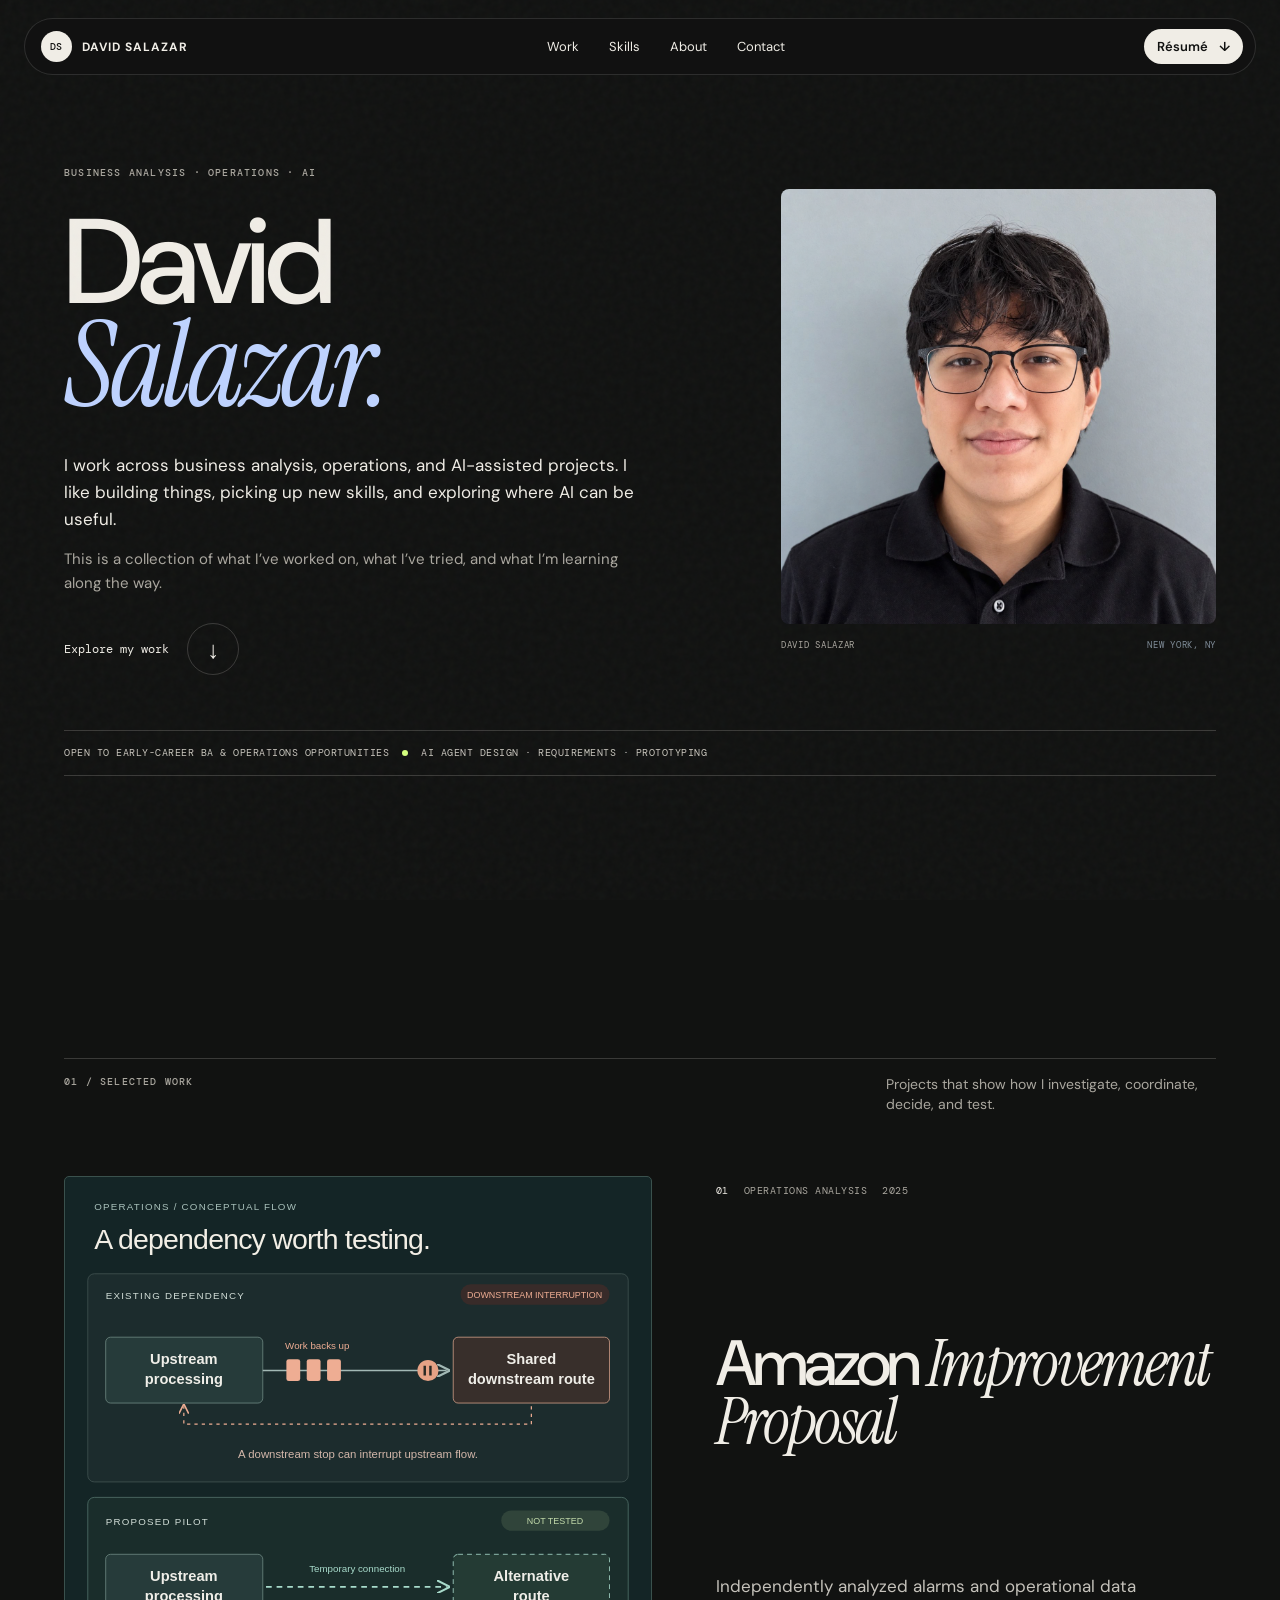
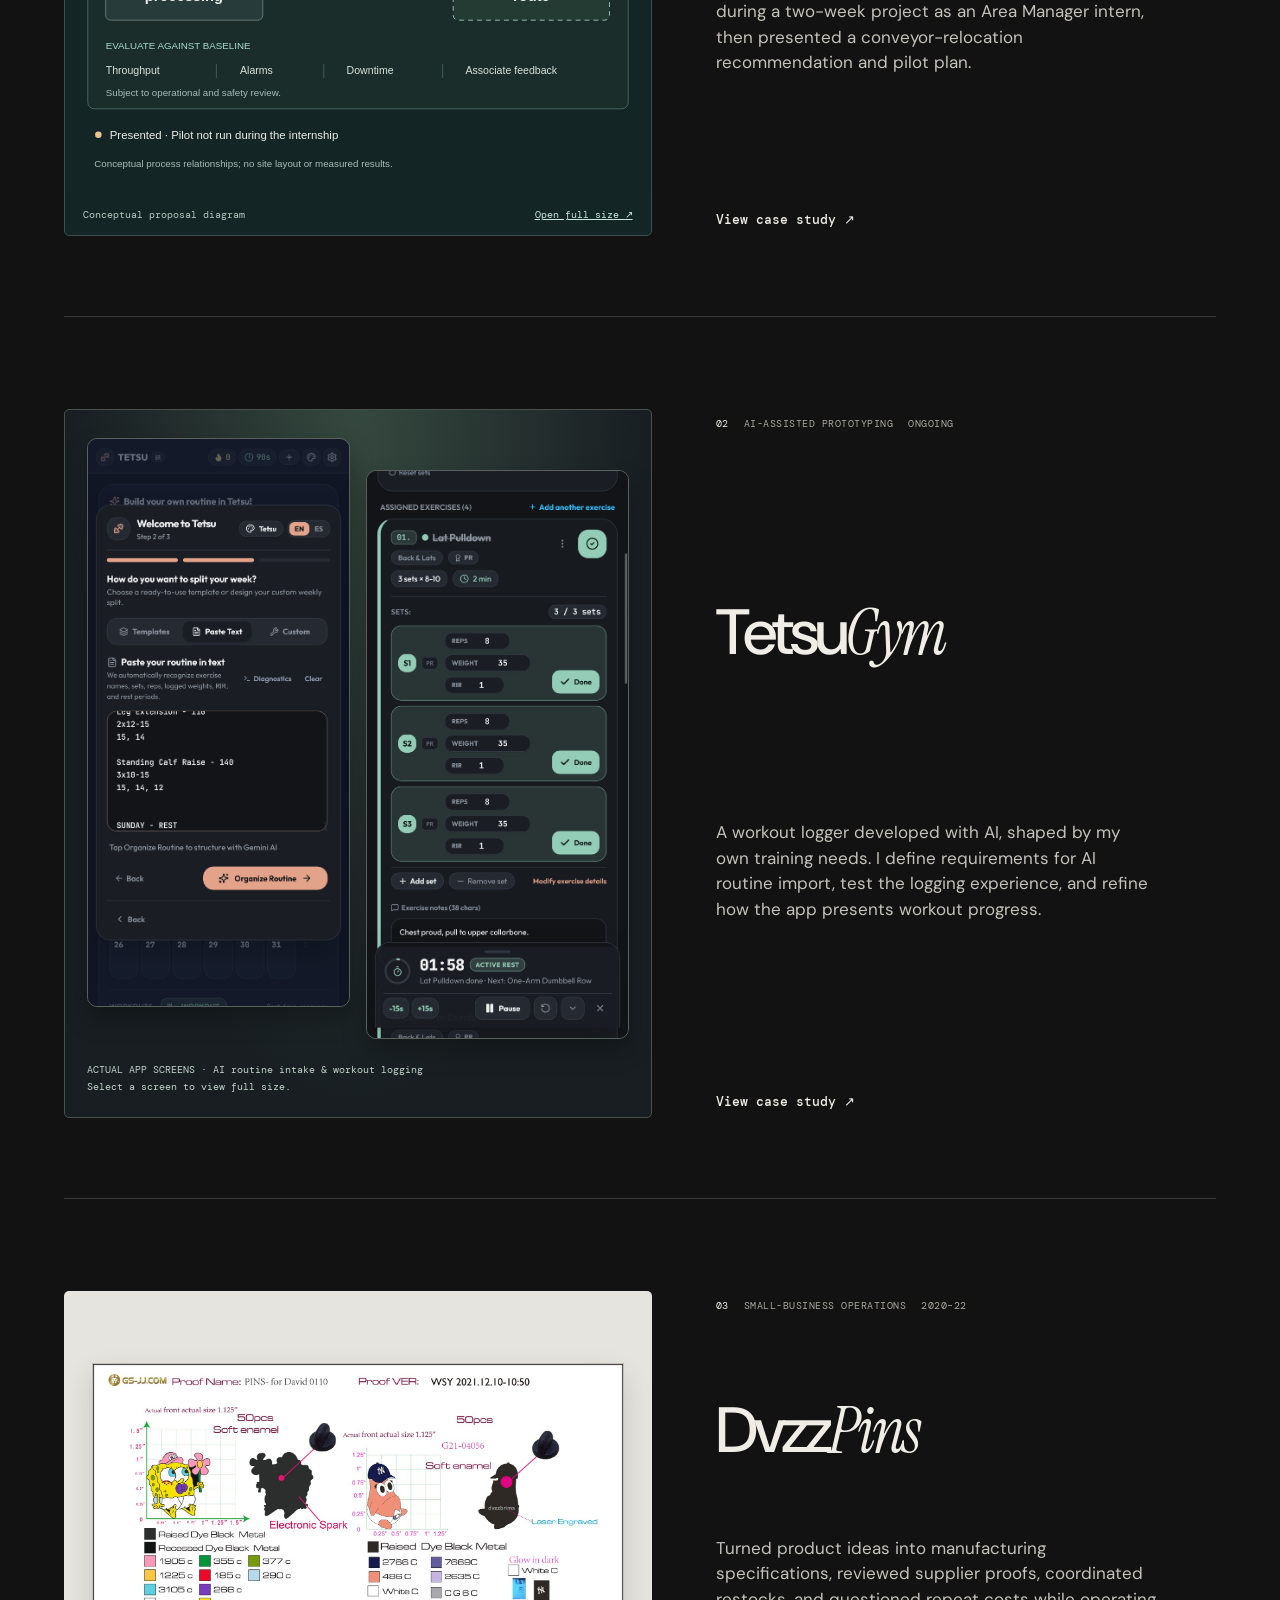
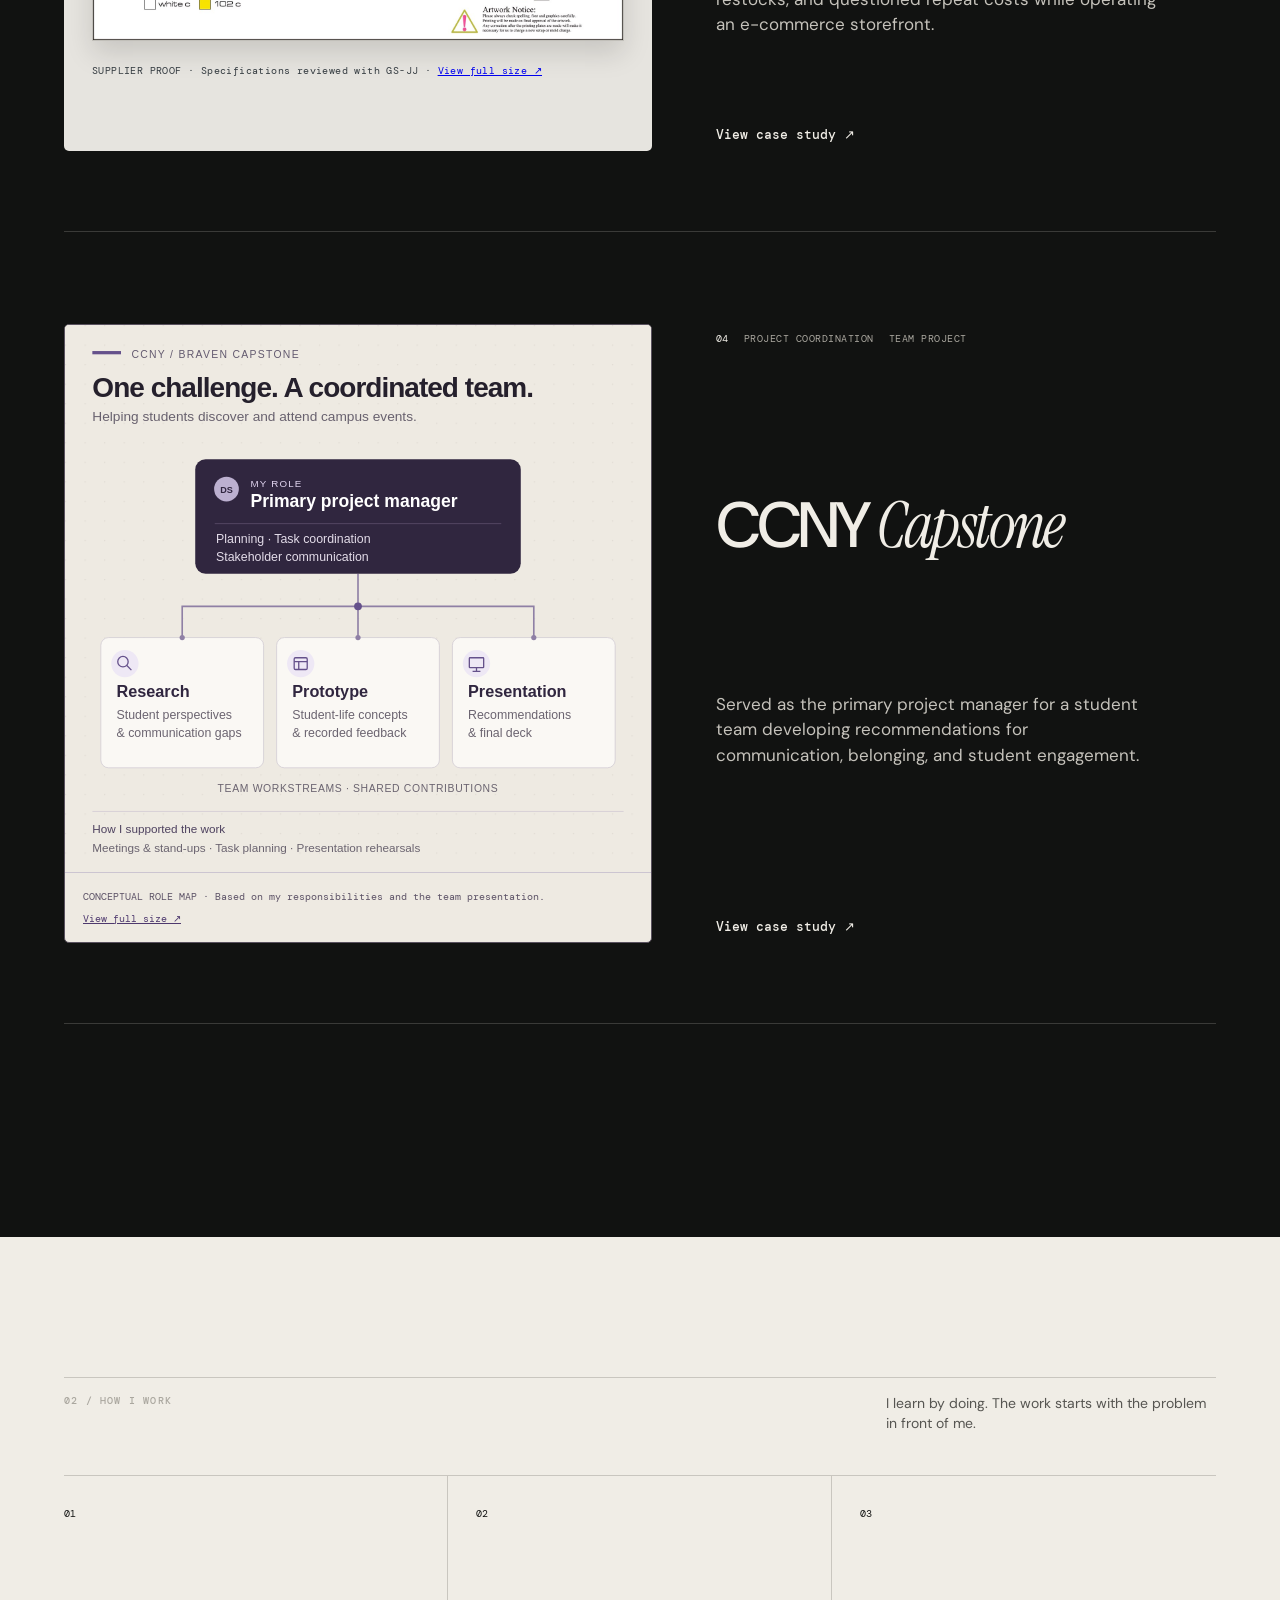
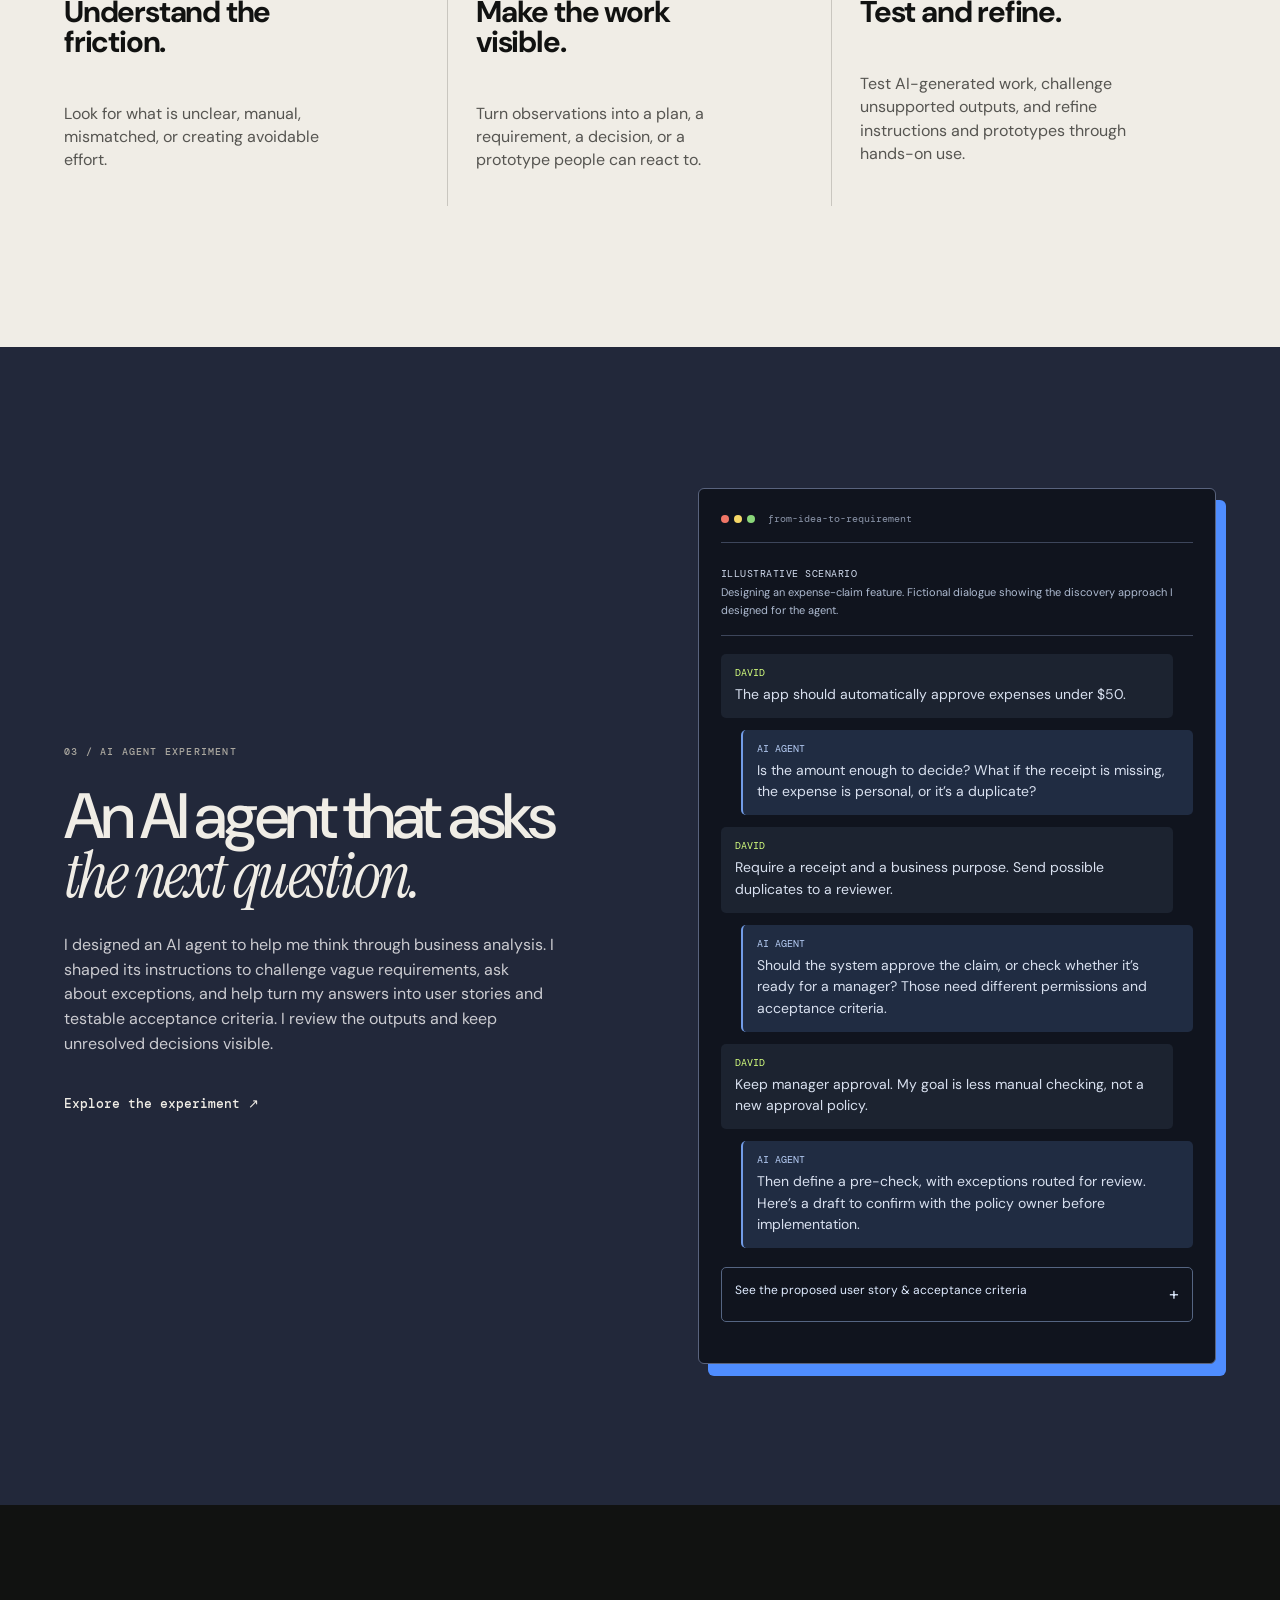
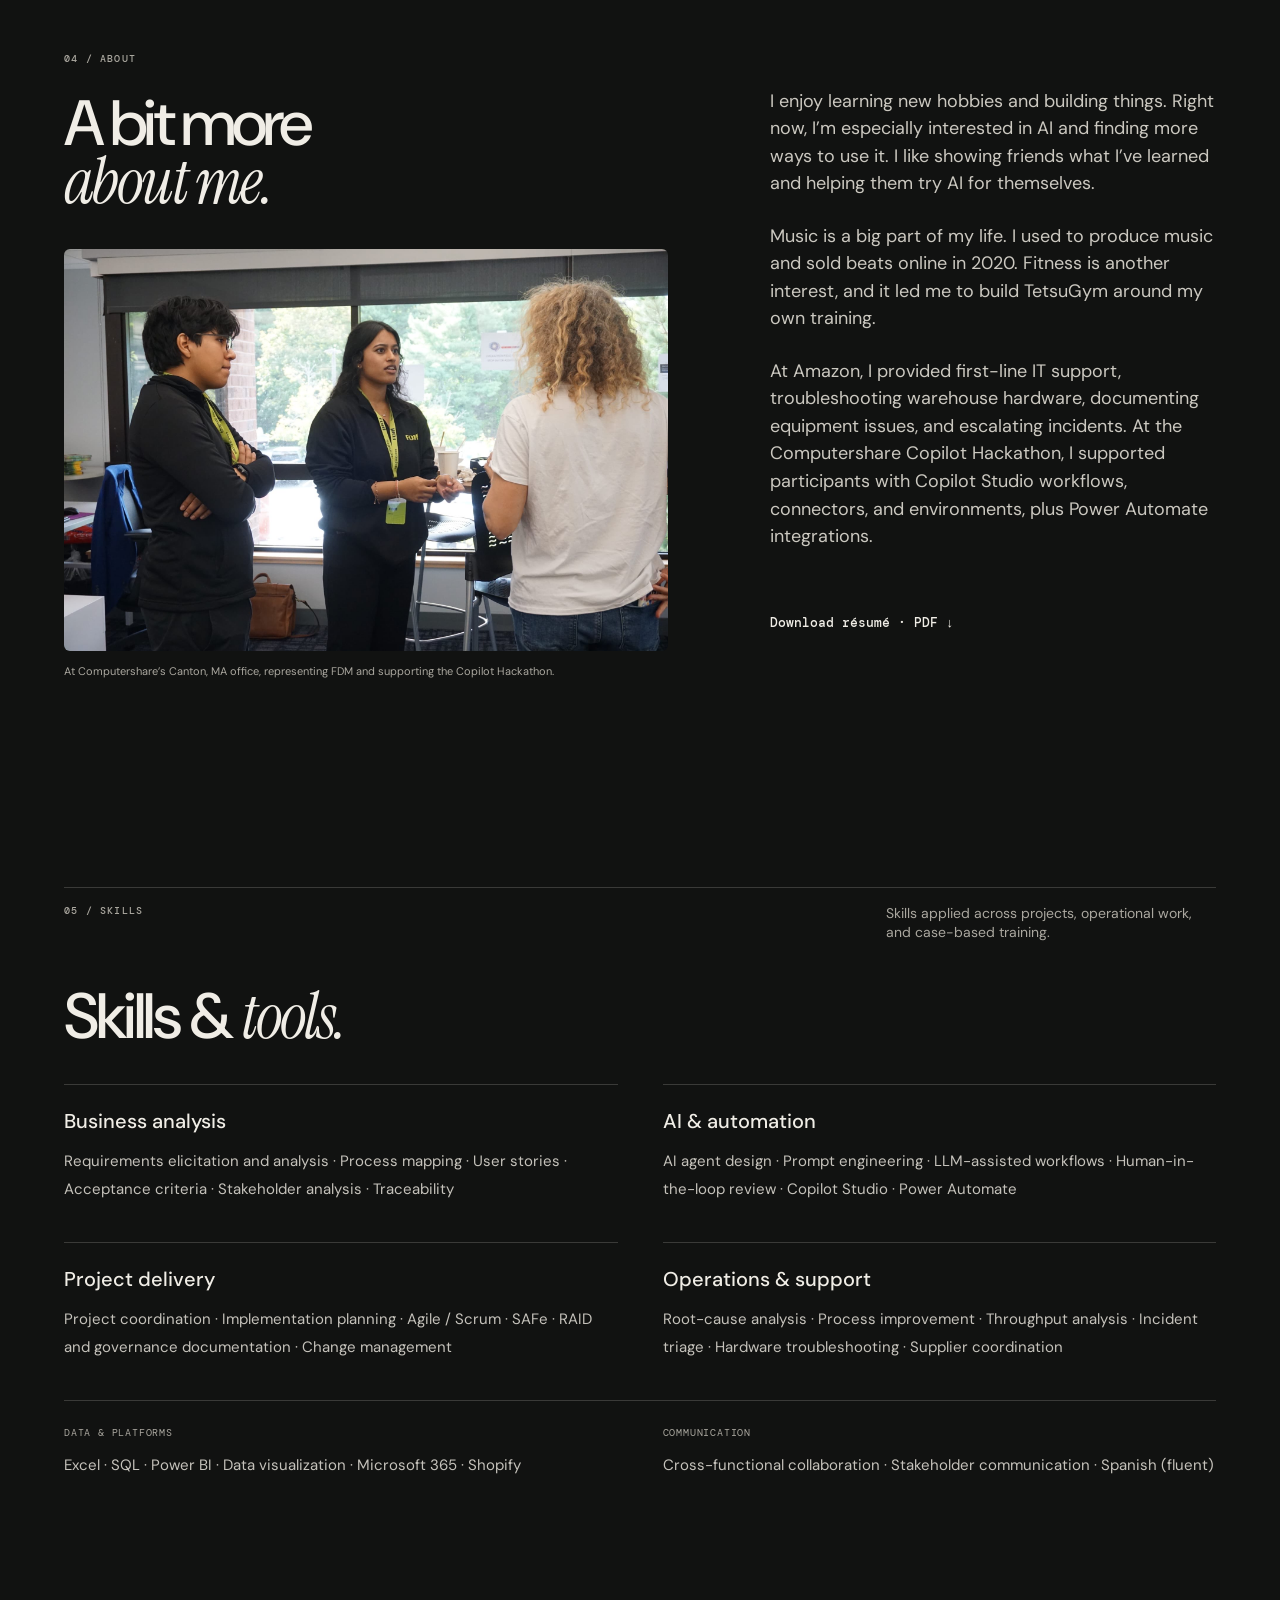
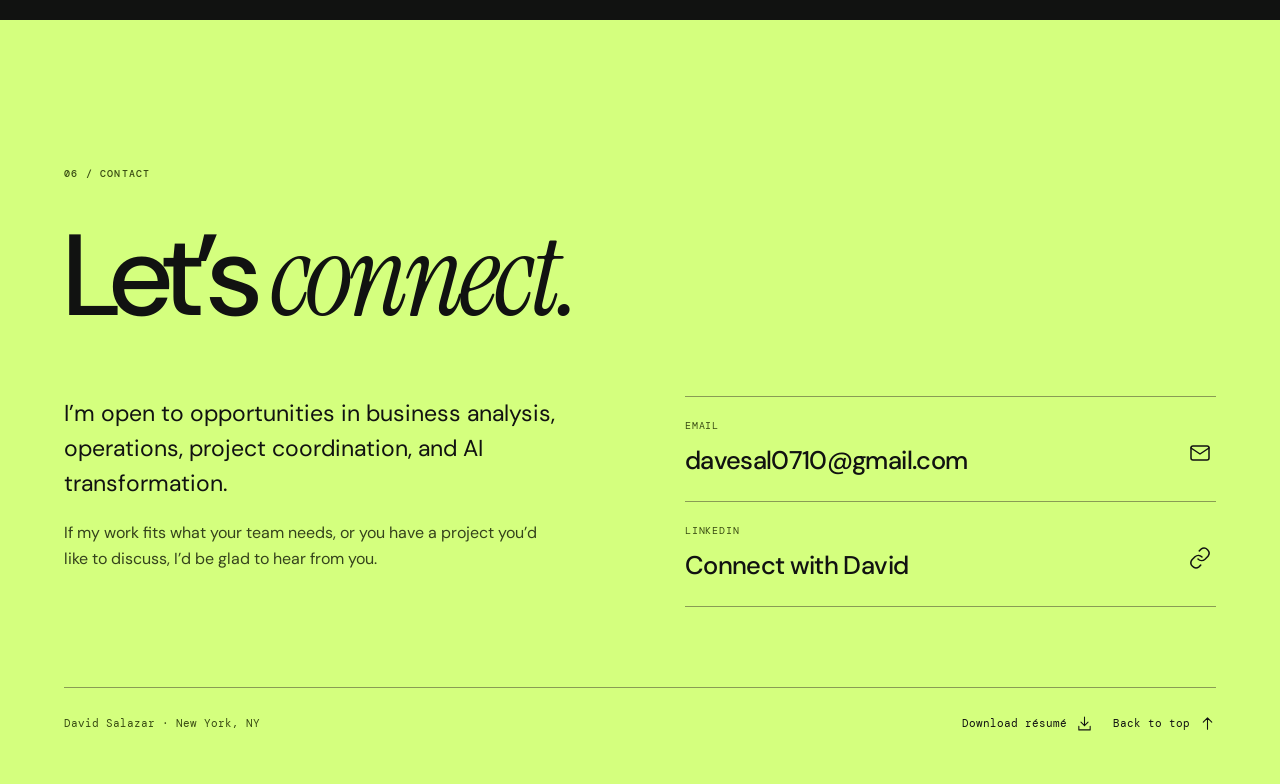
==== commit 8119d818: "Fix DVZZ supplier proof rendering" ====
--- a/index.html
+++ b/index.html
@@ -71,7 +71,7 @@
         </article>
 
         <article class="project pins">
-          <figure class="project-visual source-preview proof-preview"><img src="assets/dvzz-manufacturing-proof.jpg" alt="GS-JJ manufacturing proof showing pin dimensions, color codes, metal finish, and clutch placement" loading="lazy" width="4472" height="2329"><figcaption>SUPPLIER PROOF · Specifications reviewed with GS-JJ</figcaption></figure>
+          <figure class="project-visual source-preview proof-preview"><a href="assets/dvzz-manufacturing-proof.jpg" target="_blank" rel="noopener" aria-label="Open DVZZ supplier proof at full size"><img src="assets/dvzz-manufacturing-proof.jpg" alt="GS-JJ manufacturing proof showing pin dimensions, color codes, metal finish, and clutch placement" loading="lazy" width="1600" height="833"></a><figcaption>SUPPLIER PROOF · Specifications reviewed with GS-JJ · <a href="assets/dvzz-manufacturing-proof.jpg" target="_blank" rel="noopener">View full size ↗</a></figcaption></figure>
           <div class="project-copy">
             <div class="project-meta"><span>03</span><span>SMALL-BUSINESS OPERATIONS</span><span>2020–22</span></div>
             <h2>Dvzz<em>Pins</em></h2>
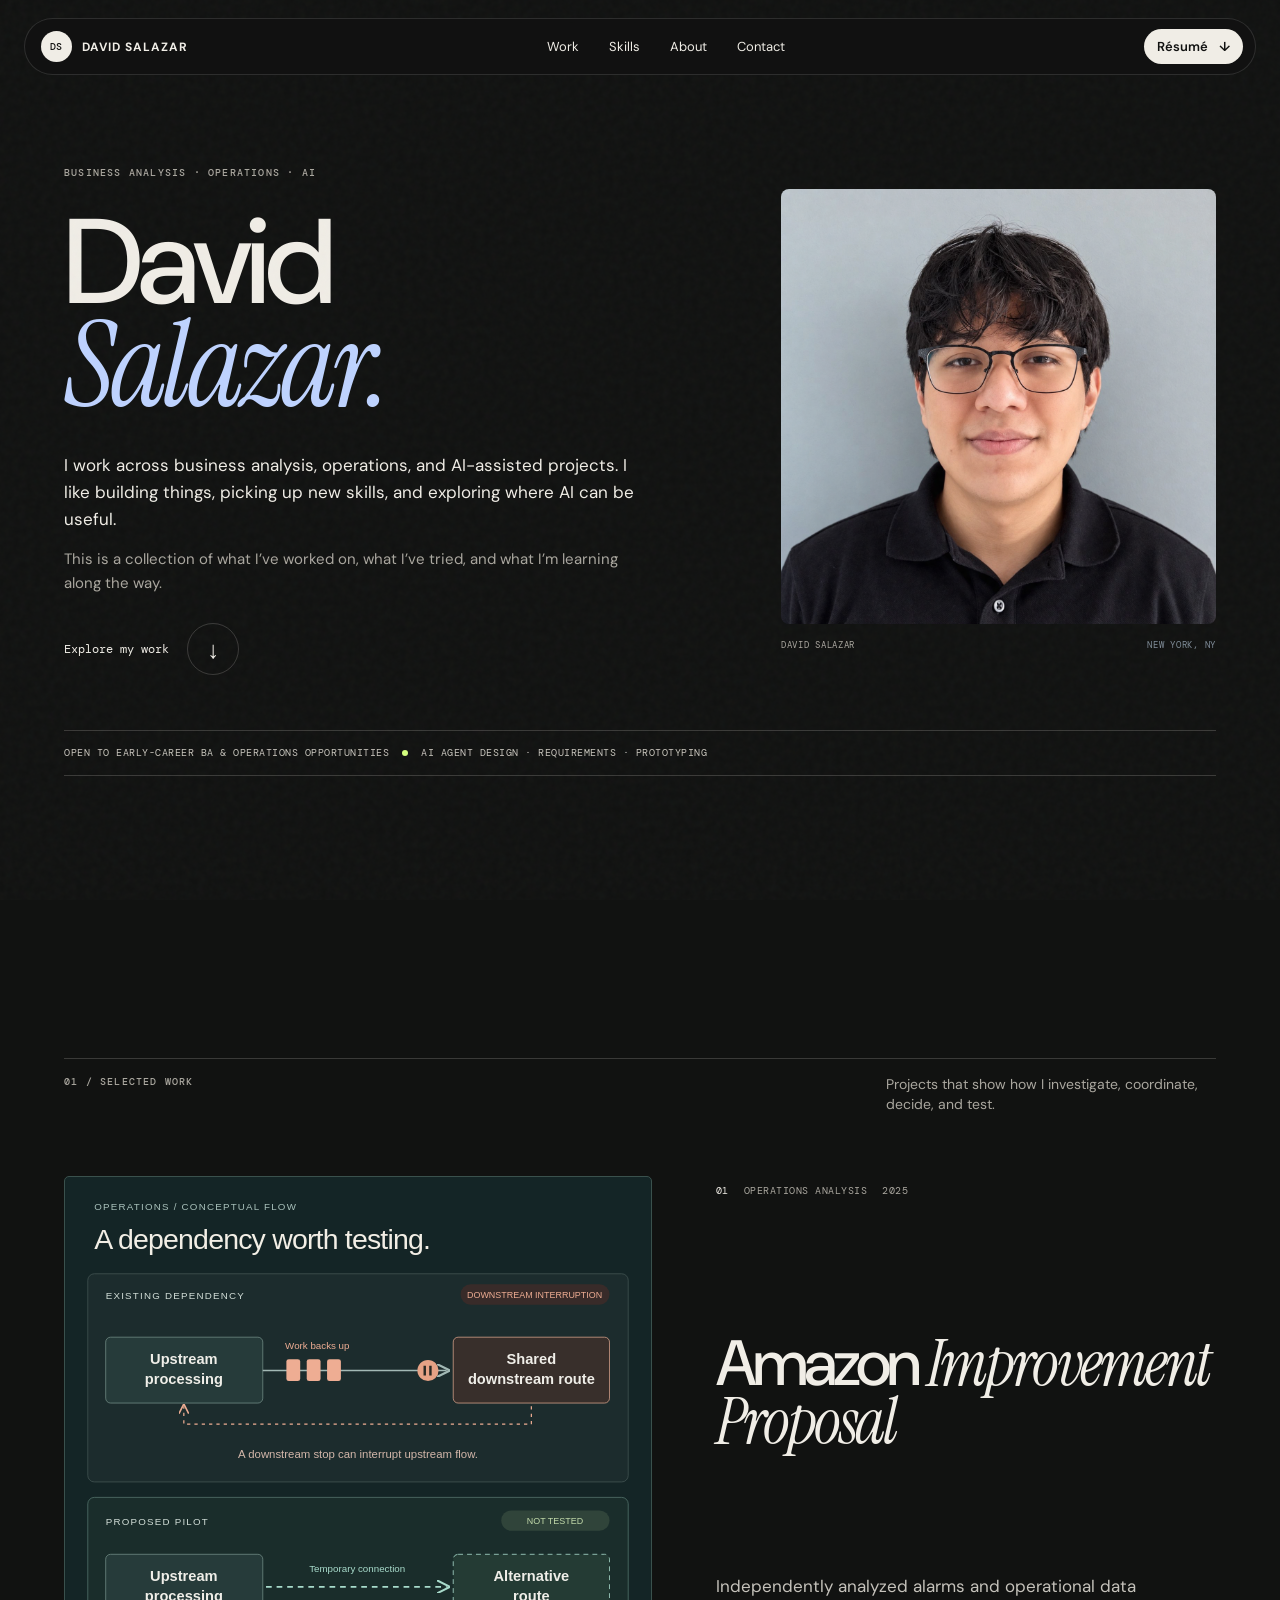
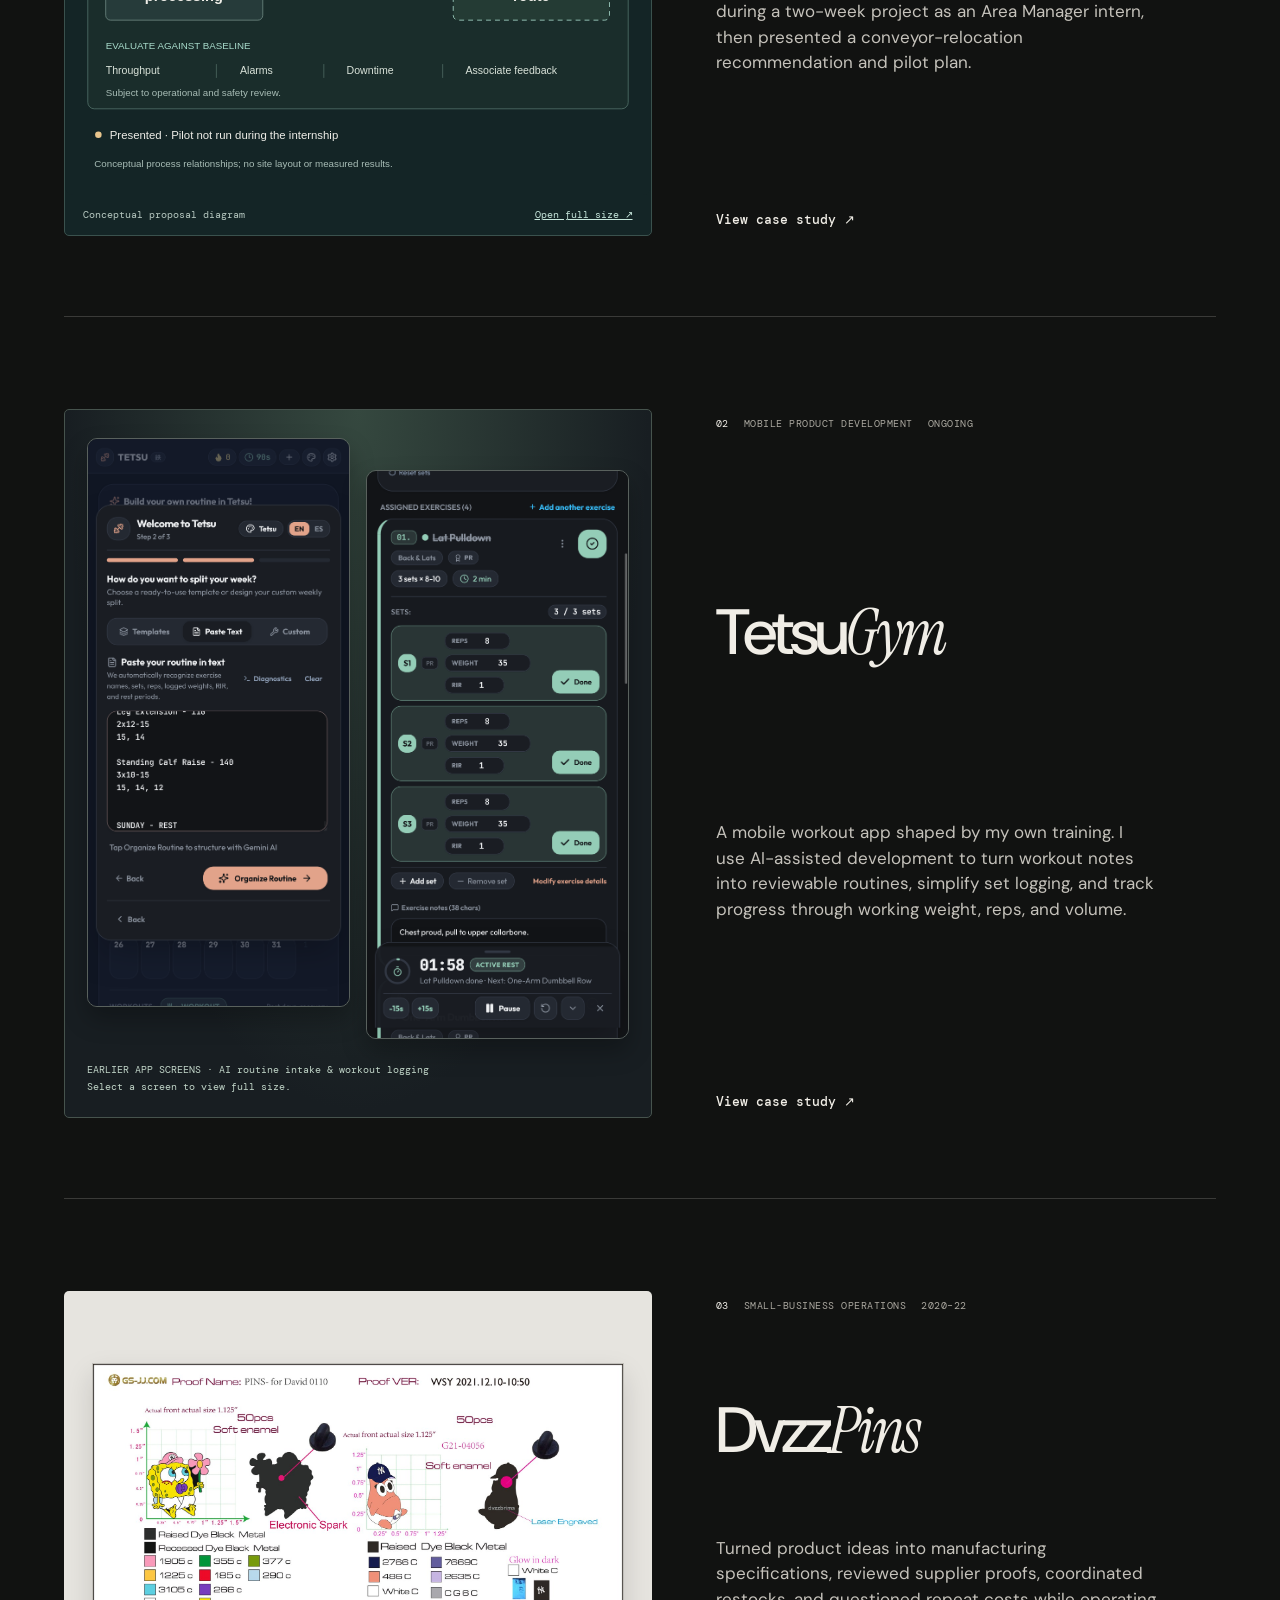
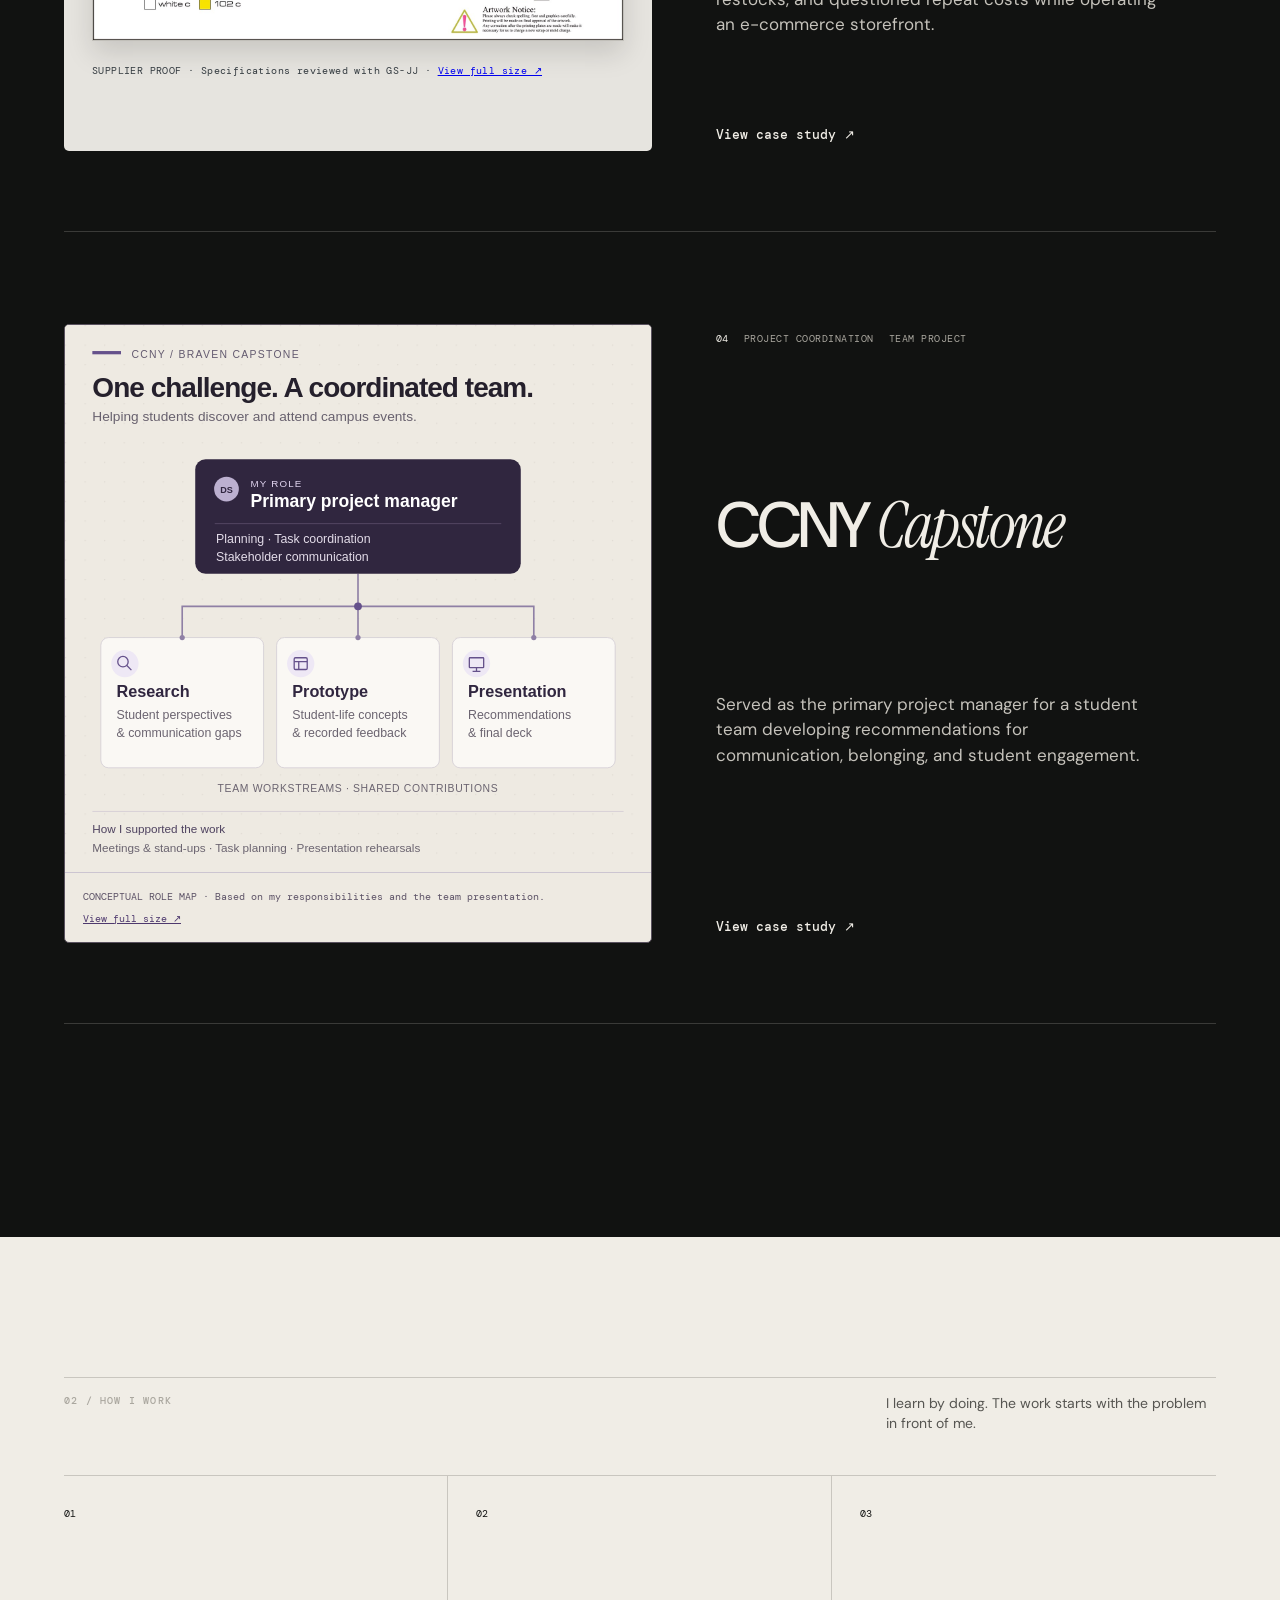
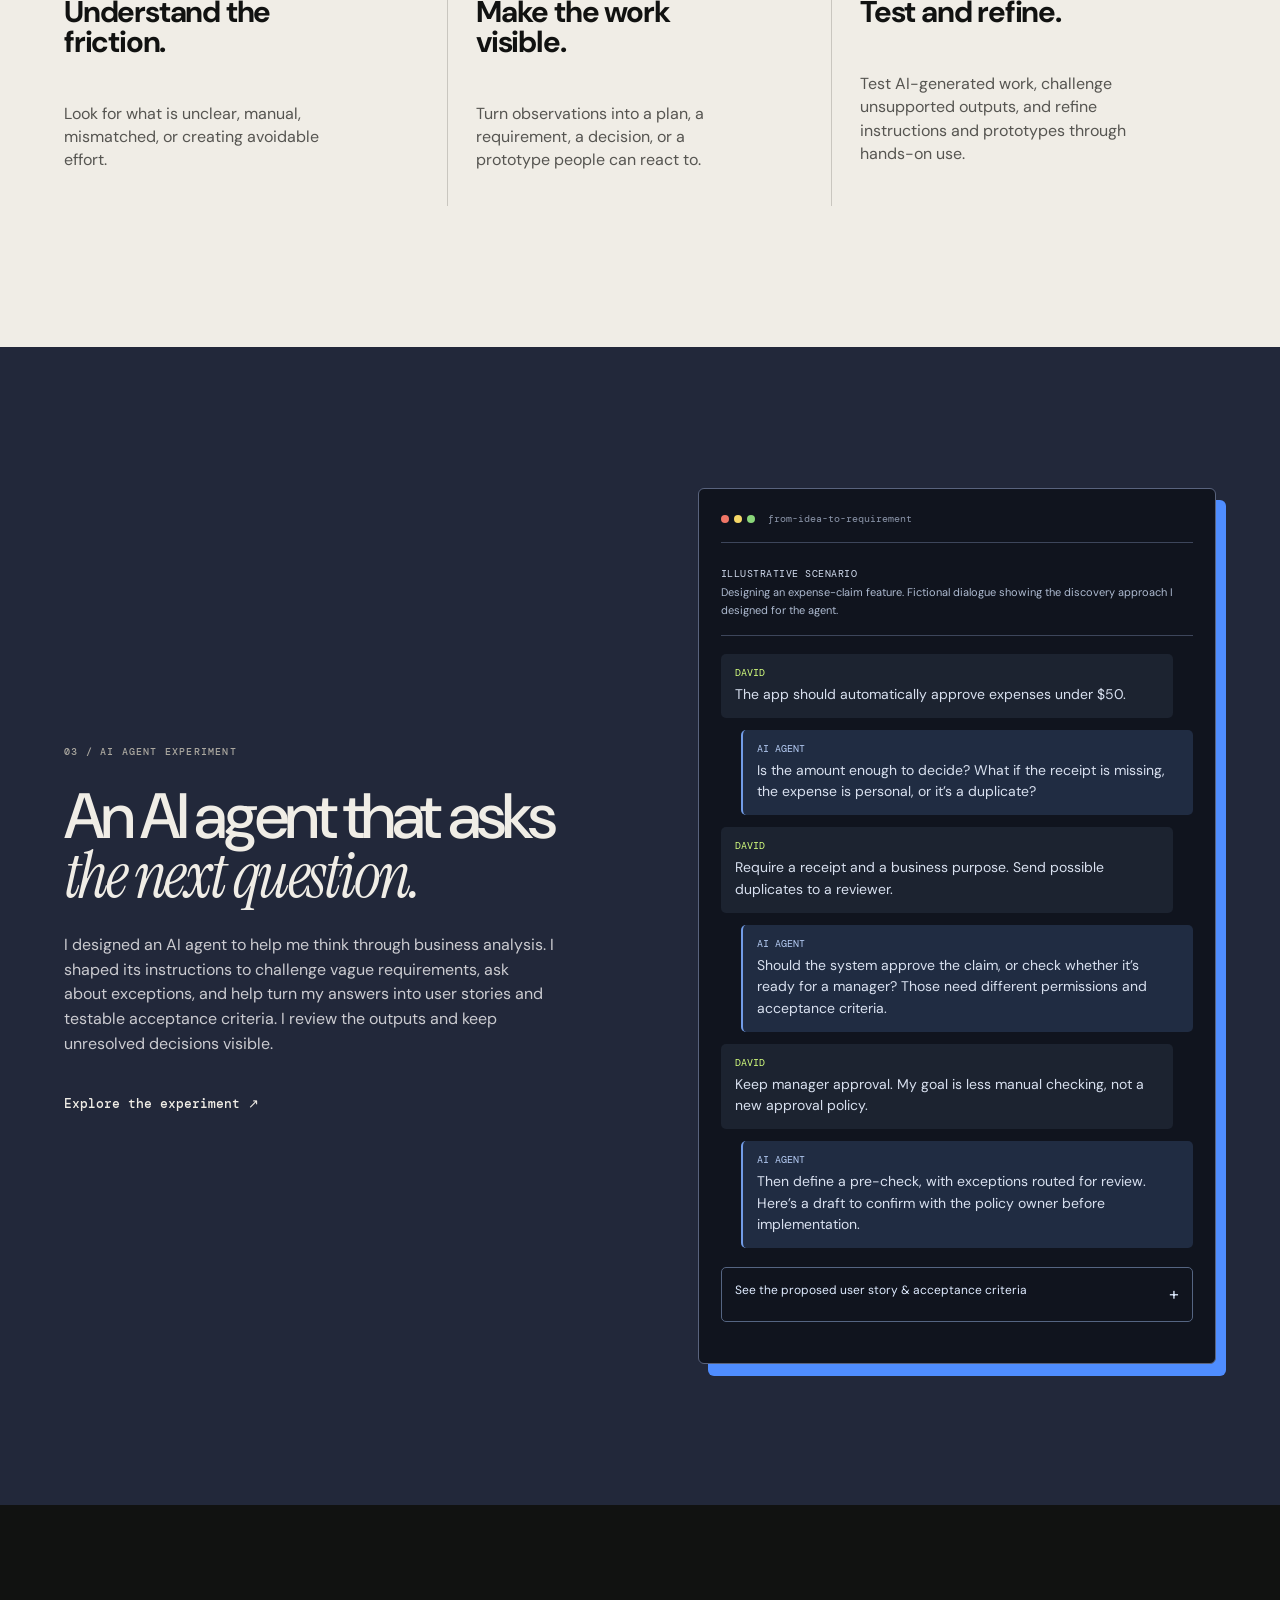
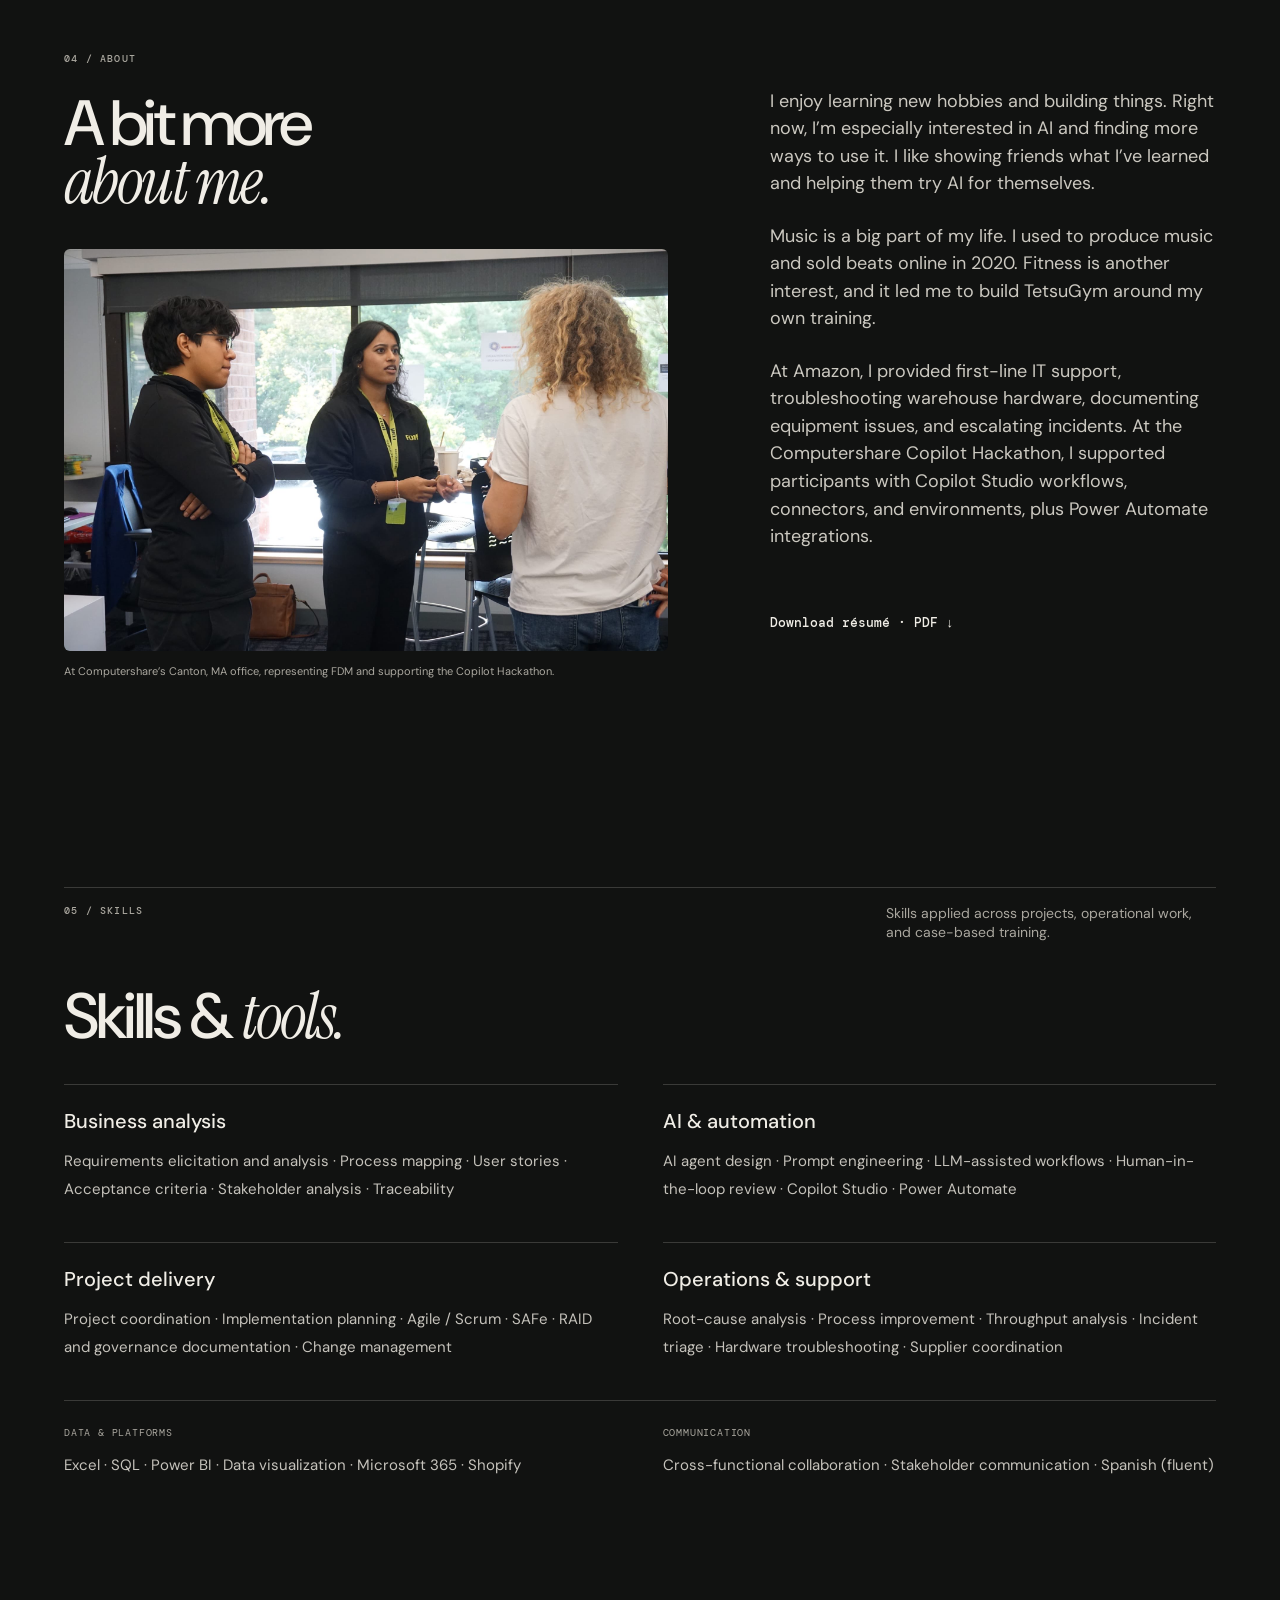
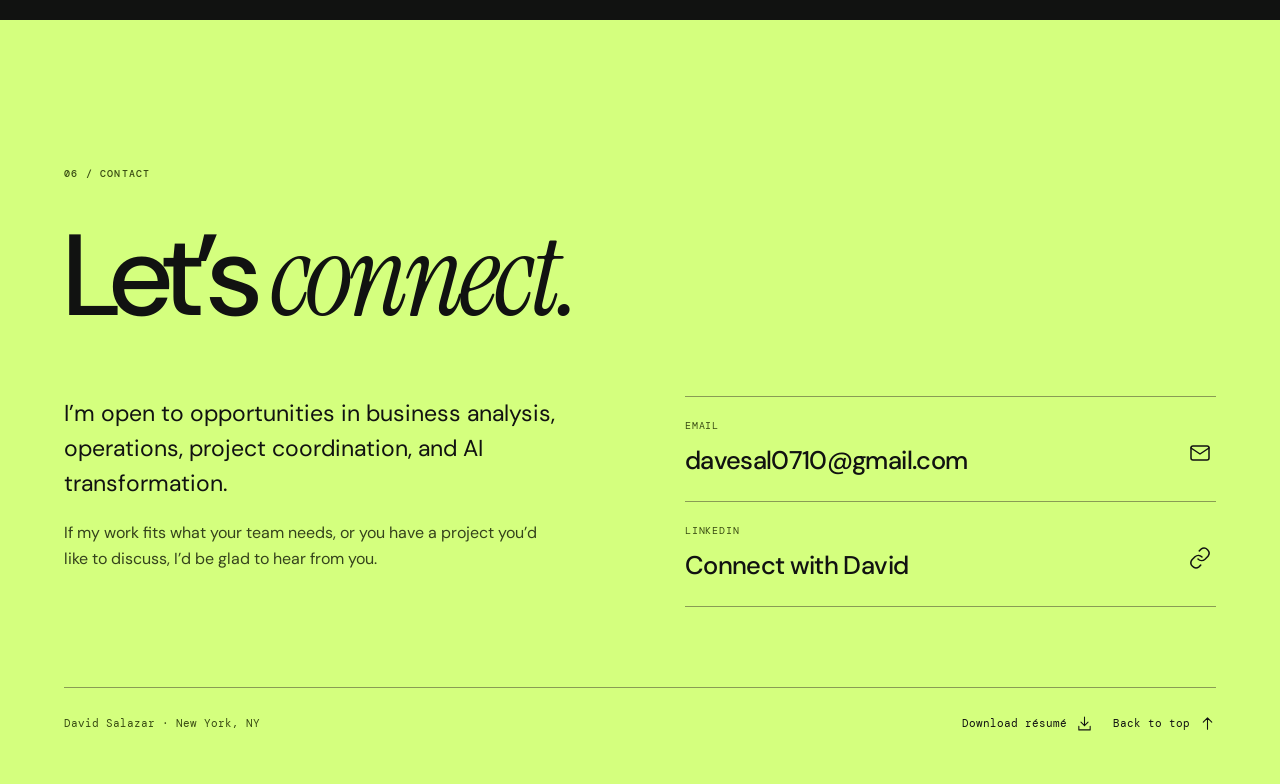
==== commit c48c90b4: "Update Tetsu case study for mobile workflow and logged progression" ====
--- a/index.html
+++ b/index.html
@@ -60,18 +60,18 @@
               <a href="assets/tetsu-ai-import.png" target="_blank" rel="noopener" aria-label="Open TetsuGym AI import screenshot at full size"><img src="assets/tetsu-ai-import.png" alt="Actual TetsuGym screen: paste a routine and organize it with Gemini AI" width="1206" height="2622" loading="lazy"></a>
               <a href="assets/tetsu-workout-timer.png" target="_blank" rel="noopener" aria-label="Open TetsuGym workout logging screenshot at full size"><img src="assets/tetsu-workout-timer.png" alt="Actual TetsuGym screen: completed sets and active rest timer" width="1206" height="2622" loading="lazy"></a>
             </div>
-            <figcaption>ACTUAL APP SCREENS · AI routine intake &amp; workout logging<br>Select a screen to view full size.</figcaption>
+            <figcaption>EARLIER APP SCREENS · AI routine intake &amp; workout logging<br>Select a screen to view full size.</figcaption>
           </figure>
           <div class="project-copy">
-            <div class="project-meta"><span>02</span><span>AI-ASSISTED PROTOTYPING</span><span>ONGOING</span></div>
+            <div class="project-meta"><span>02</span><span>MOBILE PRODUCT DEVELOPMENT</span><span>ONGOING</span></div>
             <h2>Tetsu<em>Gym</em></h2>
-            <p>A workout logger developed with AI, shaped by my own training needs. I define requirements for AI routine import, test the logging experience, and refine how the app presents workout progress.</p>
+            <p>A mobile workout app shaped by my own training. I use AI-assisted development to turn workout notes into reviewable routines, simplify set logging, and track progress through working weight, reps, and volume.</p>
             <button class="text-button" aria-haspopup="dialog" data-modal="gym">View case study <span>↗</span></button>
           </div>
         </article>
 
         <article class="project pins">
-          <figure class="project-visual source-preview proof-preview"><a href="assets/dvzz-manufacturing-proof.jpg" target="_blank" rel="noopener" aria-label="Open DVZZ supplier proof at full size"><img src="assets/dvzz-manufacturing-proof.jpg" alt="GS-JJ manufacturing proof showing pin dimensions, color codes, metal finish, and clutch placement" loading="lazy" width="1600" height="833"></a><figcaption>SUPPLIER PROOF · Specifications reviewed with GS-JJ · <a href="assets/dvzz-manufacturing-proof.jpg" target="_blank" rel="noopener">View full size ↗</a></figcaption></figure>
+          <figure class="project-visual source-preview proof-preview"><a href="assets/dvzz-manufacturing-proof-optimized.jpg" target="_blank" rel="noopener" aria-label="Open DVZZ supplier proof at full size"><img src="assets/dvzz-manufacturing-proof-optimized.jpg" alt="GS-JJ manufacturing proof showing pin dimensions, color codes, metal finish, and clutch placement" loading="lazy" width="1600" height="833"></a><figcaption>SUPPLIER PROOF · Specifications reviewed with GS-JJ · <a href="assets/dvzz-manufacturing-proof-optimized.jpg" target="_blank" rel="noopener">View full size ↗</a></figcaption></figure>
           <div class="project-copy">
             <div class="project-meta"><span>03</span><span>SMALL-BUSINESS OPERATIONS</span><span>2020–22</span></div>
             <h2>Dvzz<em>Pins</em></h2>
@@ -175,6 +175,6 @@
   </main>
 
   <dialog id="case-modal" aria-labelledby="case-title"><button class="close" aria-label="Close case study">×</button><div id="modal-content"></div></dialog>
-  <script src="script.js"></script>
+  <script src="script.js?v=3"></script>
 </body>
 </html>
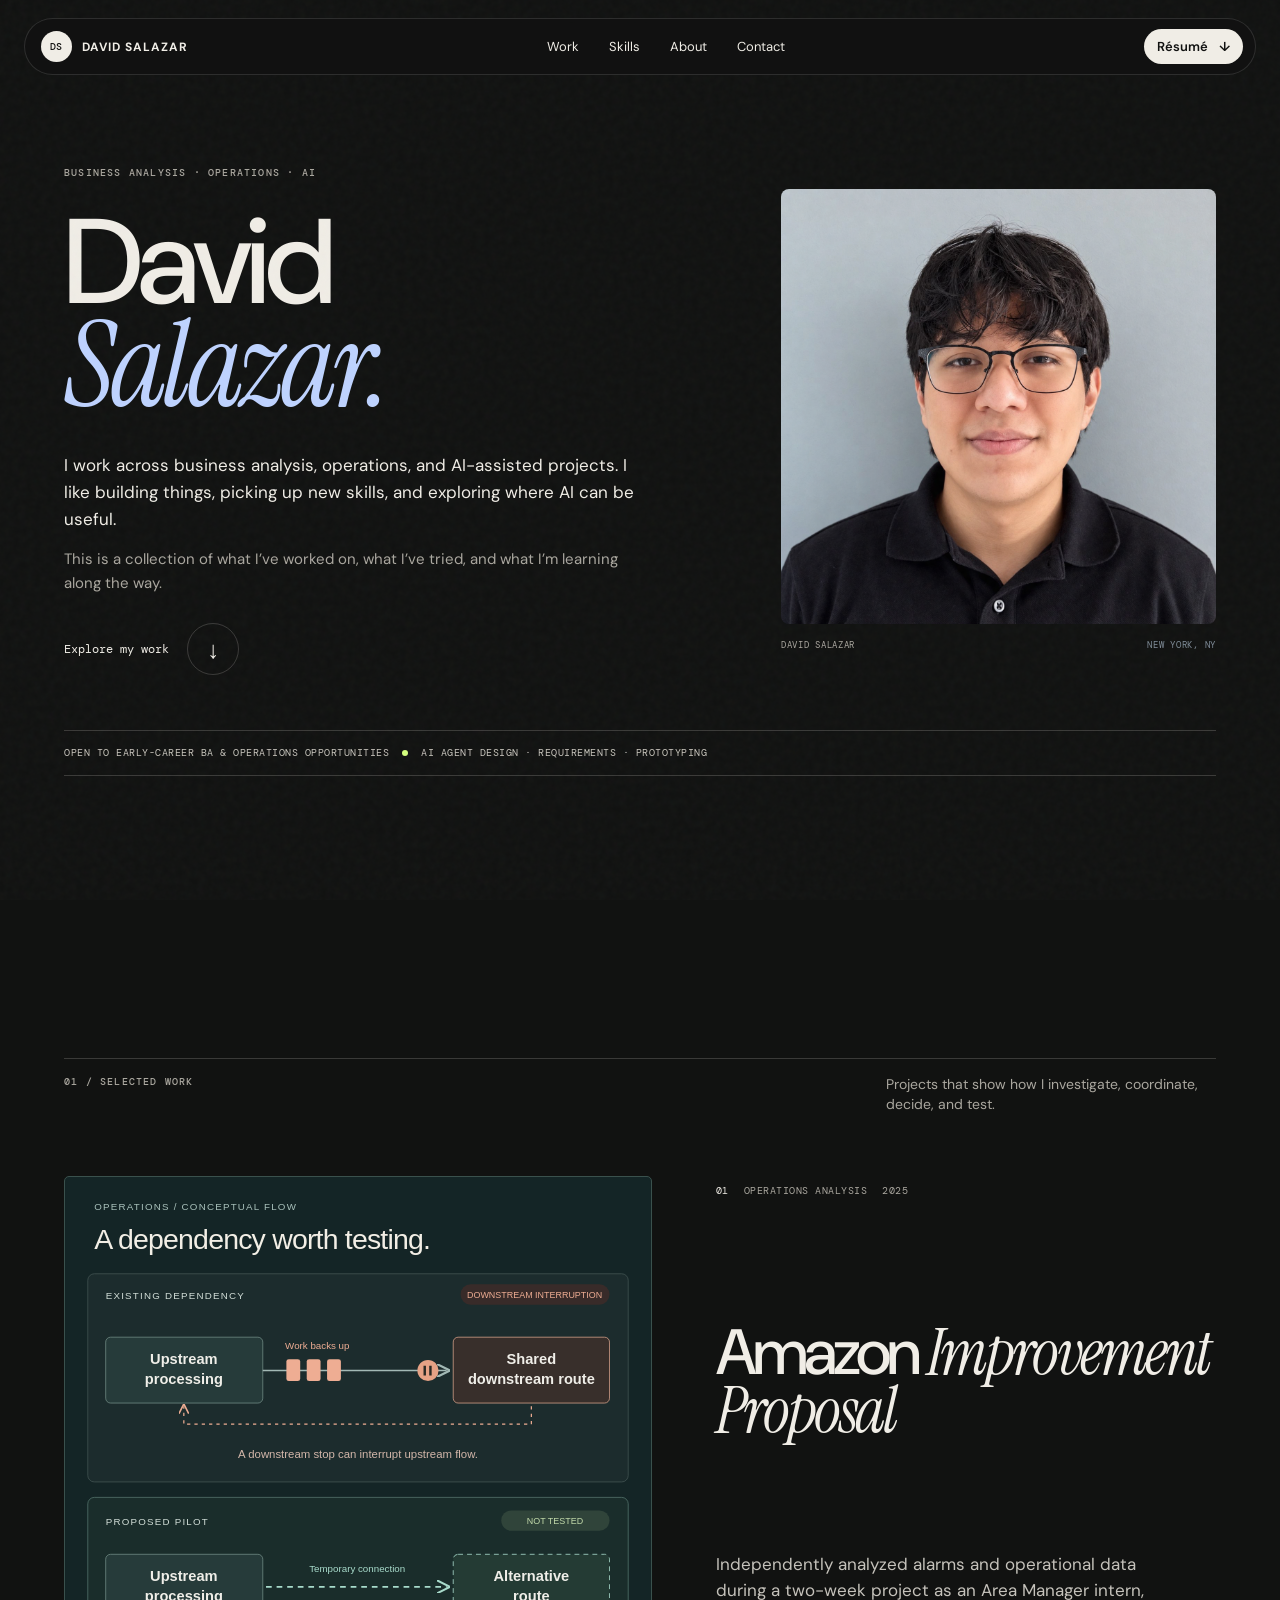
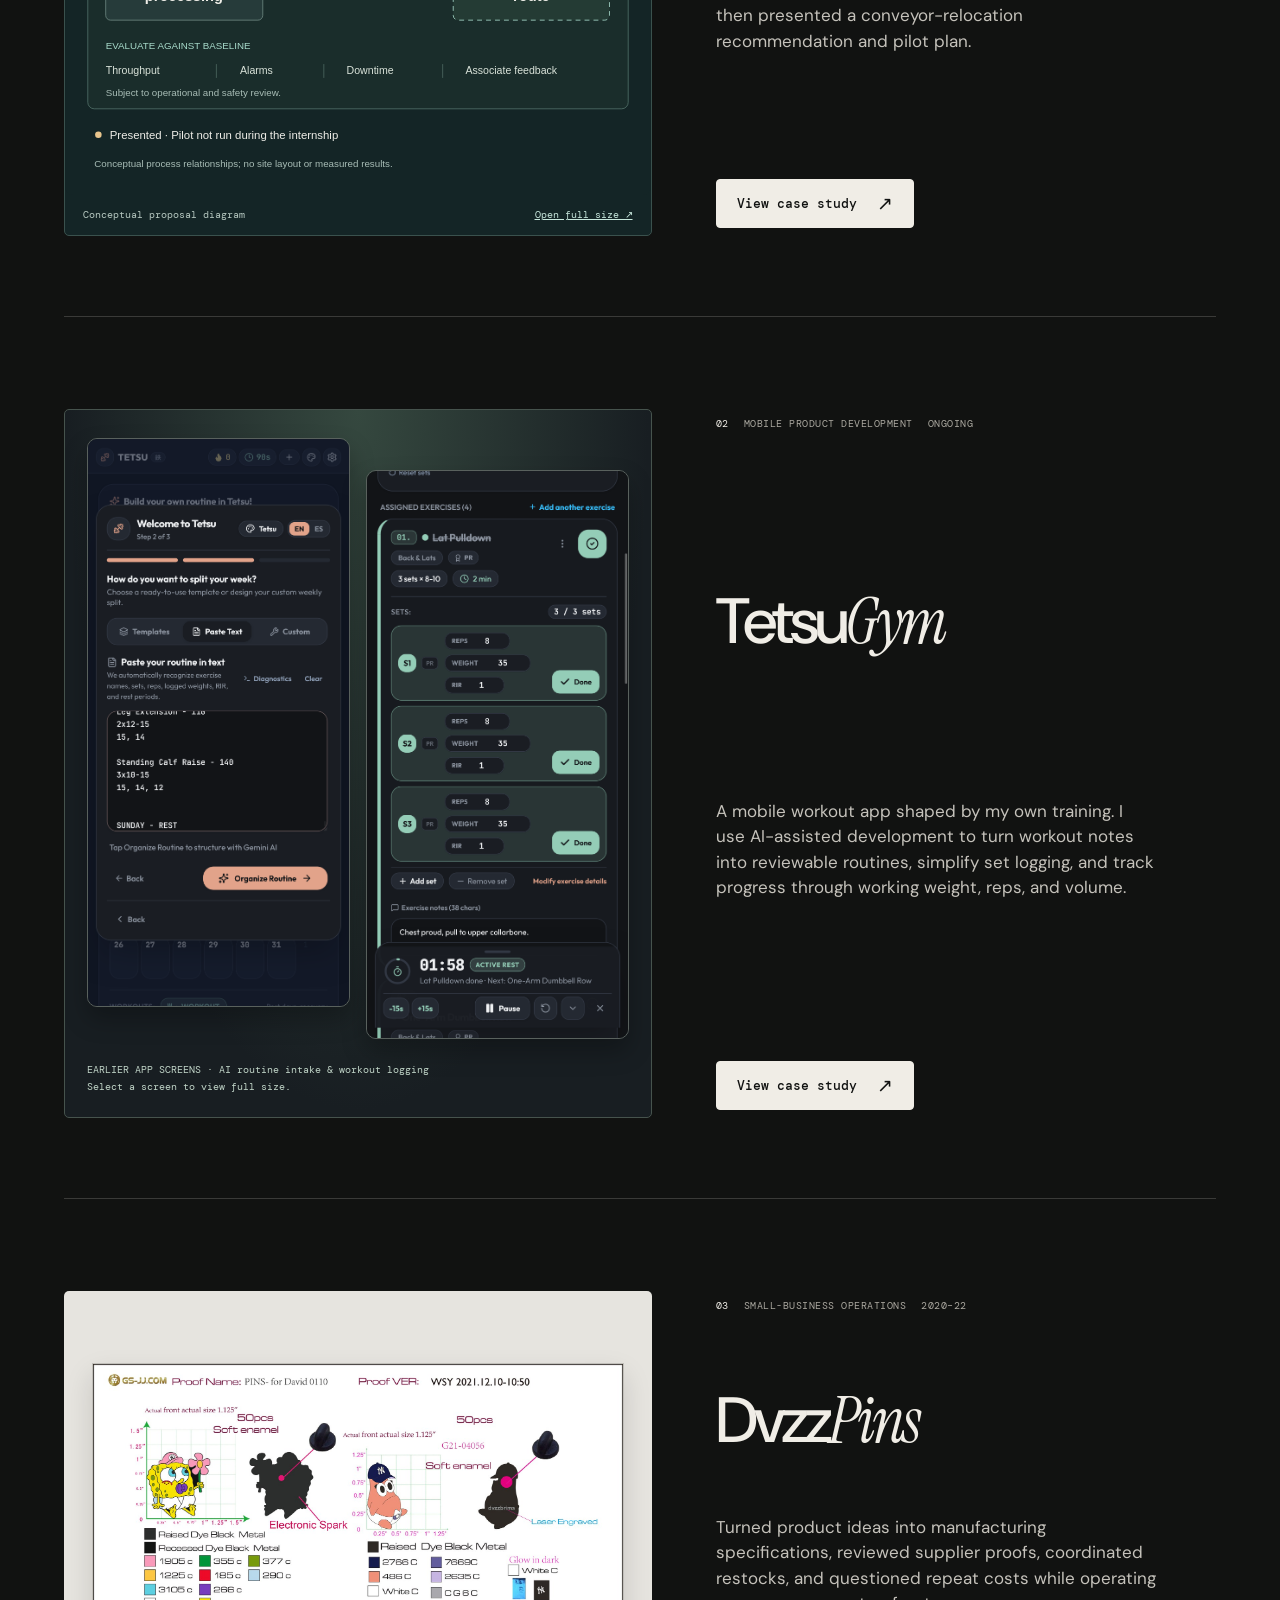
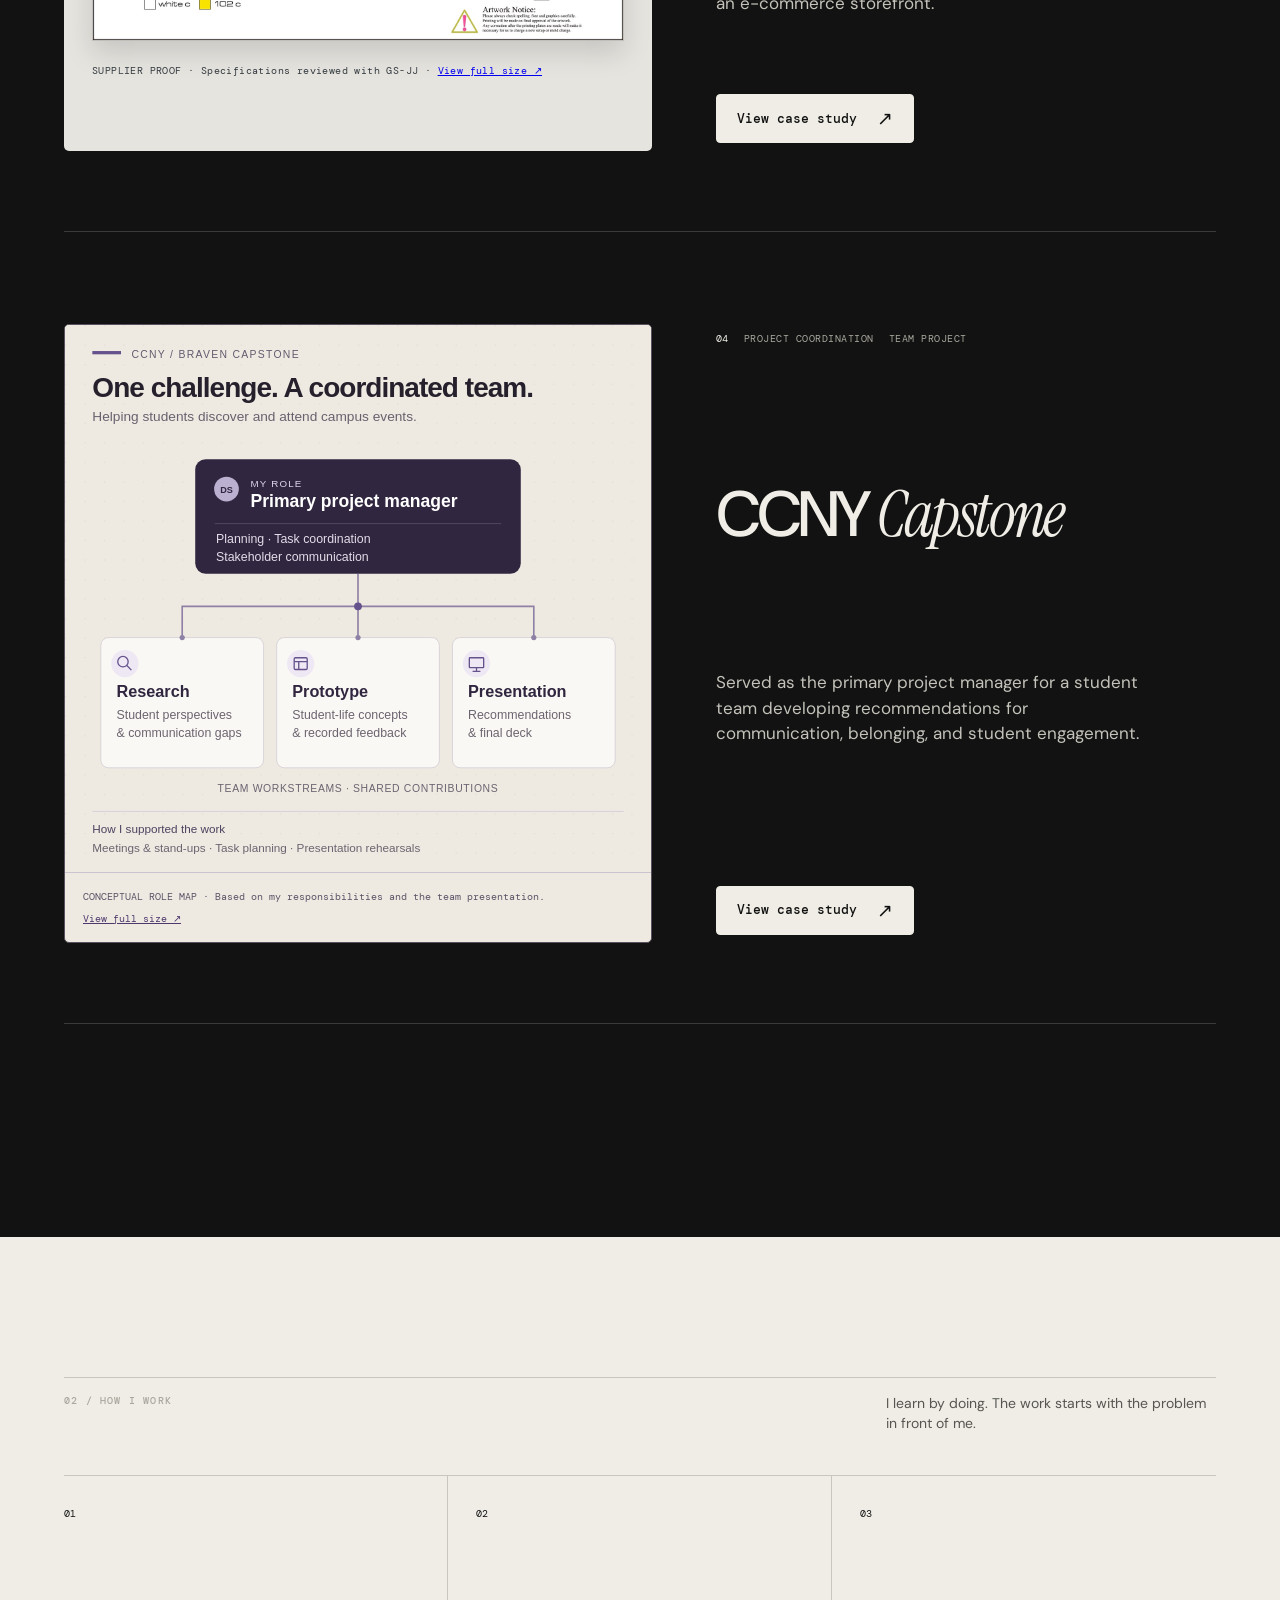
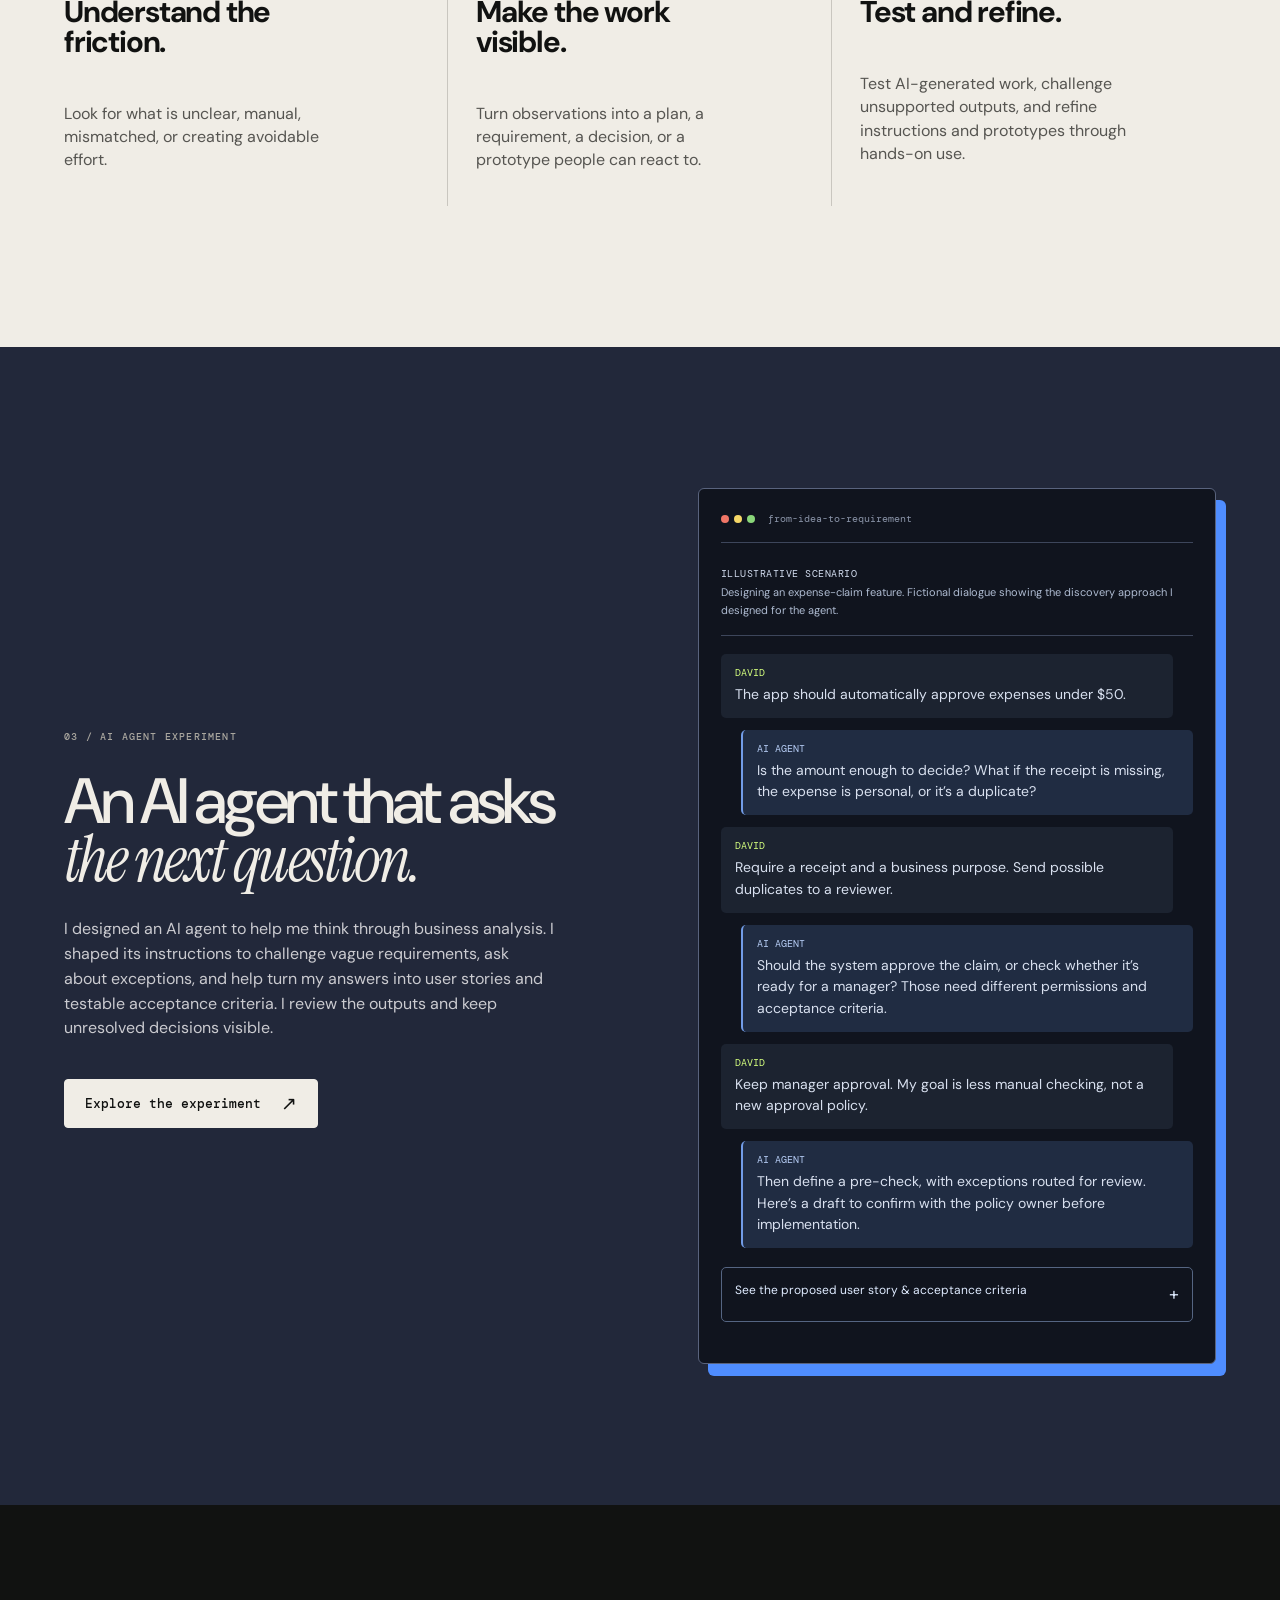
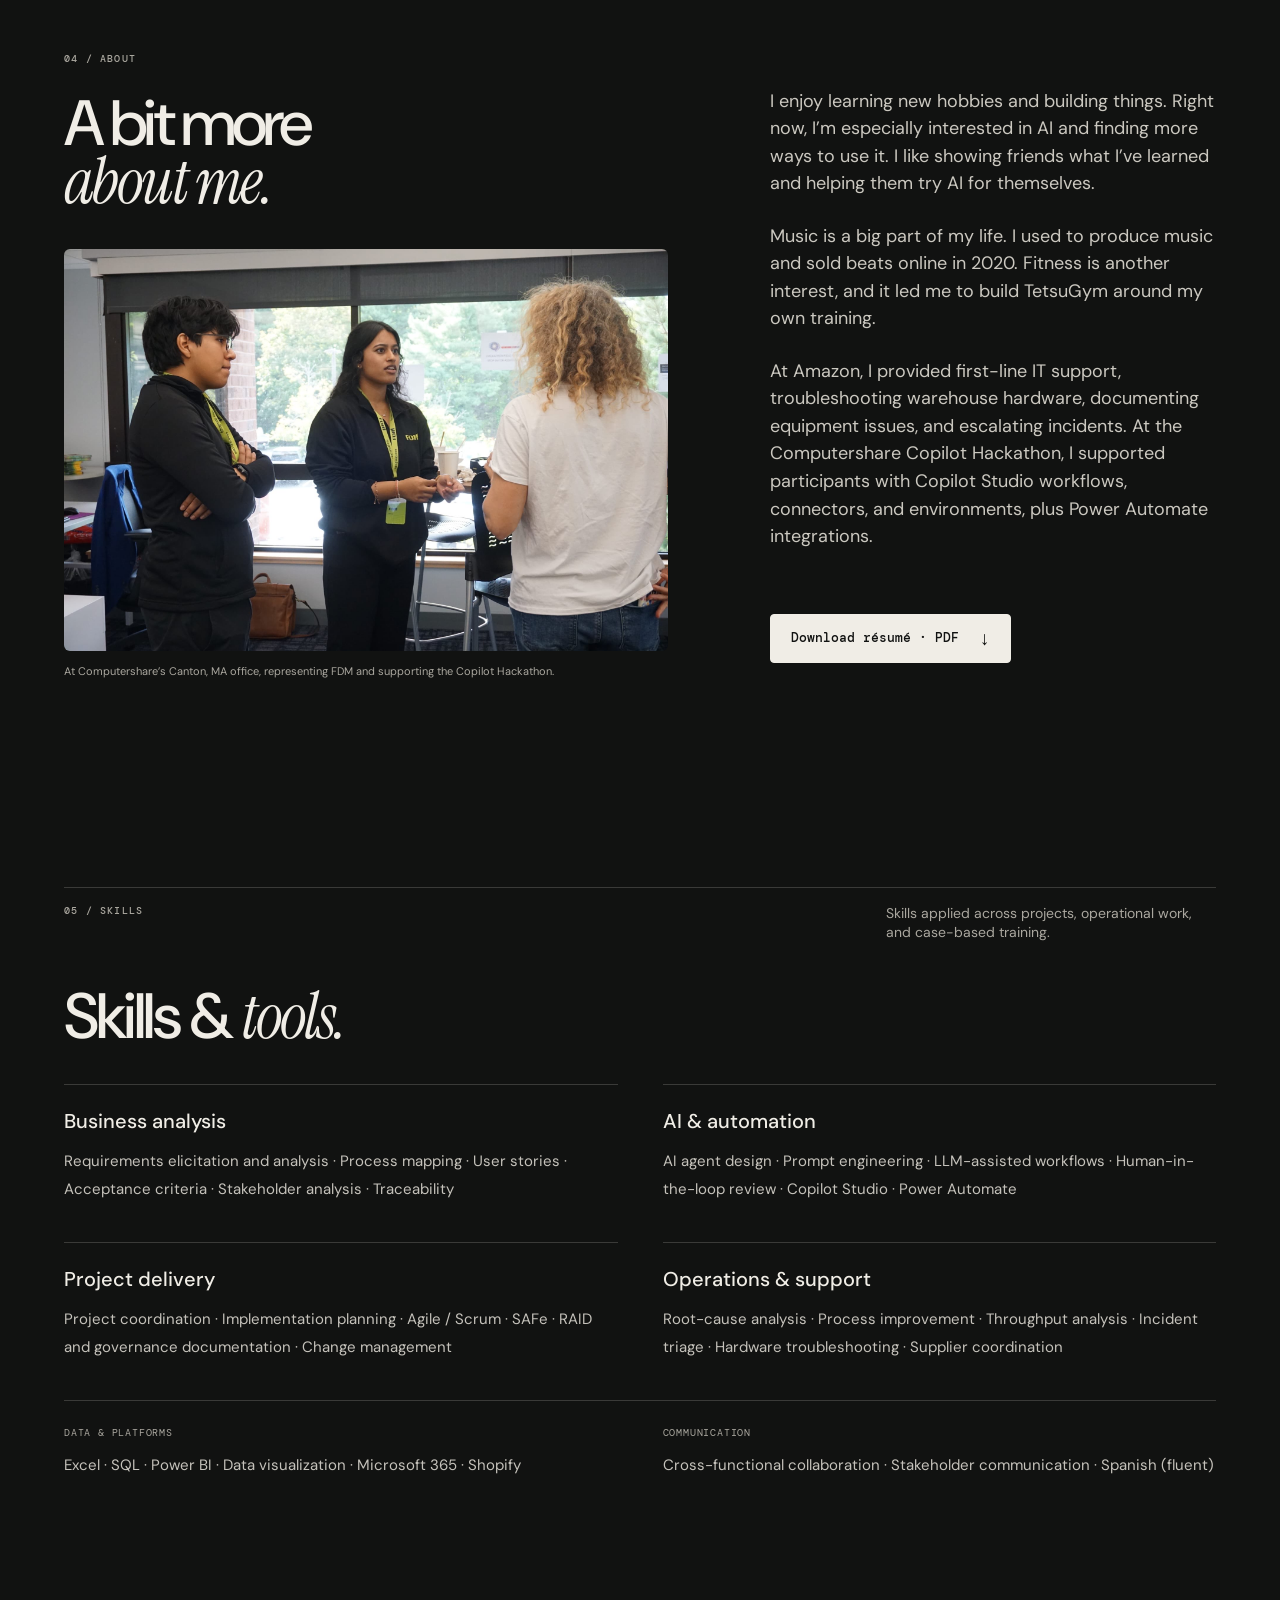
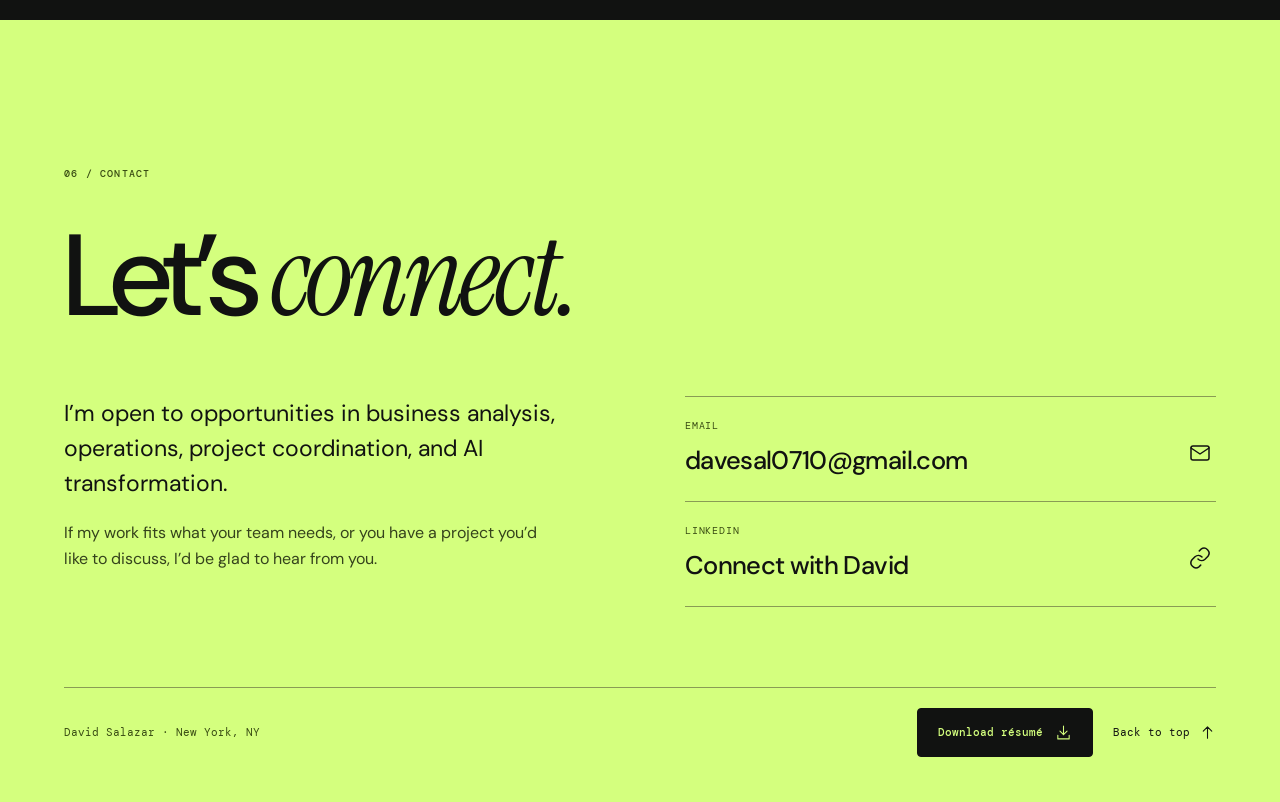
==== commit 07916978: "Make portfolio actions prominent and show project copy first on mobile" ====
--- a/index.html
+++ b/index.html
@@ -8,7 +8,7 @@
   <link rel="preconnect" href="https://fonts.googleapis.com" />
   <link rel="preconnect" href="https://fonts.gstatic.com" crossorigin />
   <link href="https://fonts.googleapis.com/css2?family=DM+Mono:wght@400;500&family=DM+Sans:opsz,wght@9..40,400;9..40,500;9..40,600;9..40,700&family=Instrument+Serif:ital@0;1&display=swap" rel="stylesheet" />
-  <link rel="stylesheet" href="styles.css" />
+  <link rel="stylesheet" href="styles.css?v=2" />
 </head>
 <body>
   <div class="grain" aria-hidden="true"></div>
@@ -42,19 +42,25 @@
       <div class="section-top"><span class="eyebrow">01 / SELECTED WORK</span><p>Projects that show how I investigate, coordinate, decide, and test.</p></div>
       <div class="project-list">
         <article class="project amazon">
+          <div class="project-copy">
+            <div class="project-meta"><span>01</span><span>OPERATIONS ANALYSIS</span><span>2025</span></div>
+            <h2>Amazon <em>Improvement Proposal</em></h2>
+            <p>Independently analyzed alarms and operational data during a two-week project as an Area Manager intern, then presented a conveyor-relocation recommendation and pilot plan.</p>
+            <button class="text-button" aria-haspopup="dialog" aria-label="View Amazon improvement proposal case study" data-modal="amazon">View case study <span>↗</span></button>
+          </div>
           <figure class="project-visual flow-visual">
             <a href="assets/amazon-proposal-flow.svg" target="_blank" rel="noopener" aria-label="Open Amazon conceptual flow diagram at full size"><img src="assets/amazon-proposal-flow.svg" width="720" height="760" alt="Existing dependency: a downstream interruption can back up upstream processing. Proposed pilot: evaluate an alternative route against throughput, alarms, downtime, and associate feedback. Presented; pilot not run." loading="lazy"></a>
             <figcaption>Conceptual proposal diagram <a href="assets/amazon-proposal-flow.svg" target="_blank" rel="noopener">Open full size ↗</a></figcaption>
           </figure>
-          <div class="project-copy">
-            <div class="project-meta"><span>01</span><span>OPERATIONS ANALYSIS</span><span>2025</span></div>
-            <h2>Amazon <em>Improvement Proposal</em></h2>
-            <p>Independently analyzed alarms and operational data during a two-week project as an Area Manager intern, then presented a conveyor-relocation recommendation and pilot plan.</p>
-            <button class="text-button" aria-haspopup="dialog" data-modal="amazon">View case study <span>↗</span></button>
-          </div>
         </article>
 
         <article class="project gym">
+          <div class="project-copy">
+            <div class="project-meta"><span>02</span><span>MOBILE PRODUCT DEVELOPMENT</span><span>ONGOING</span></div>
+            <h2>Tetsu<em>Gym</em></h2>
+            <p>A mobile workout app shaped by my own training. I use AI-assisted development to turn workout notes into reviewable routines, simplify set logging, and track progress through working weight, reps, and volume.</p>
+            <button class="text-button" aria-haspopup="dialog" aria-label="View TetsuGym case study" data-modal="gym">View case study <span>↗</span></button>
+          </div>
           <figure class="project-visual tetsu-preview">
             <div class="tetsu-preview-screens">
               <a href="assets/tetsu-ai-import.png" target="_blank" rel="noopener" aria-label="Open TetsuGym AI import screenshot at full size"><img src="assets/tetsu-ai-import.png" alt="Actual TetsuGym screen: paste a routine and organize it with Gemini AI" width="1206" height="2622" loading="lazy"></a>
@@ -62,35 +68,29 @@
             </div>
             <figcaption>EARLIER APP SCREENS · AI routine intake &amp; workout logging<br>Select a screen to view full size.</figcaption>
           </figure>
-          <div class="project-copy">
-            <div class="project-meta"><span>02</span><span>MOBILE PRODUCT DEVELOPMENT</span><span>ONGOING</span></div>
-            <h2>Tetsu<em>Gym</em></h2>
-            <p>A mobile workout app shaped by my own training. I use AI-assisted development to turn workout notes into reviewable routines, simplify set logging, and track progress through working weight, reps, and volume.</p>
-            <button class="text-button" aria-haspopup="dialog" data-modal="gym">View case study <span>↗</span></button>
-          </div>
         </article>
 
         <article class="project pins">
-          <figure class="project-visual source-preview proof-preview"><a href="assets/dvzz-manufacturing-proof-optimized.jpg" target="_blank" rel="noopener" aria-label="Open DVZZ supplier proof at full size"><img src="assets/dvzz-manufacturing-proof-optimized.jpg" alt="GS-JJ manufacturing proof showing pin dimensions, color codes, metal finish, and clutch placement" loading="lazy" width="1600" height="833"></a><figcaption>SUPPLIER PROOF · Specifications reviewed with GS-JJ · <a href="assets/dvzz-manufacturing-proof-optimized.jpg" target="_blank" rel="noopener">View full size ↗</a></figcaption></figure>
           <div class="project-copy">
             <div class="project-meta"><span>03</span><span>SMALL-BUSINESS OPERATIONS</span><span>2020–22</span></div>
             <h2>Dvzz<em>Pins</em></h2>
             <p>Turned product ideas into manufacturing specifications, reviewed supplier proofs, coordinated restocks, and questioned repeat costs while operating an e-commerce storefront.</p>
-            <button class="text-button" aria-haspopup="dialog" data-modal="pins">View case study <span>↗</span></button>
+            <button class="text-button" aria-haspopup="dialog" aria-label="View DvzzPins case study" data-modal="pins">View case study <span>↗</span></button>
           </div>
+          <figure class="project-visual source-preview proof-preview"><a href="assets/dvzz-manufacturing-proof-optimized.jpg" target="_blank" rel="noopener" aria-label="Open DVZZ supplier proof at full size"><img src="assets/dvzz-manufacturing-proof-optimized.jpg" alt="GS-JJ manufacturing proof showing pin dimensions, color codes, metal finish, and clutch placement" loading="lazy" width="1600" height="833"></a><figcaption>SUPPLIER PROOF · Specifications reviewed with GS-JJ · <a href="assets/dvzz-manufacturing-proof-optimized.jpg" target="_blank" rel="noopener">View full size ↗</a></figcaption></figure>
         </article>
 
         <article class="project capstone">
+          <div class="project-copy">
+            <div class="project-meta"><span>04</span><span>PROJECT COORDINATION</span><span>TEAM PROJECT</span></div>
+            <h2>CCNY <em>Capstone</em></h2>
+            <p>Served as the primary project manager for a student team developing recommendations for communication, belonging, and student engagement.</p>
+            <button class="text-button" aria-haspopup="dialog" aria-label="View CCNY capstone case study" data-modal="capstone">View case study <span>↗</span></button>
+          </div>
           <figure class="project-visual coordination-preview">
             <a href="assets/ccny-coordination.svg" target="_blank" rel="noopener" aria-label="Open CCNY project coordination map at full size"><img src="assets/ccny-coordination.svg" alt="Conceptual role map connecting David’s project coordination with the team’s research, prototype, and presentation workstreams" width="900" height="840" loading="lazy"></a>
             <figcaption>CONCEPTUAL ROLE MAP · Based on my responsibilities and the team presentation.<a href="assets/ccny-coordination.svg" target="_blank" rel="noopener">View full size ↗</a></figcaption>
           </figure>
-          <div class="project-copy">
-            <div class="project-meta"><span>04</span><span>PROJECT COORDINATION</span><span>TEAM PROJECT</span></div>
-            <h2>CCNY <em>Capstone</em></h2>
-            <p>Served as the primary project manager for a student team developing recommendations for communication, belonging, and student engagement.</p>
-            <button class="text-button" aria-haspopup="dialog" data-modal="capstone">View case study <span>↗</span></button>
-          </div>
         </article>
       </div>
     </section>
@@ -106,7 +106,7 @@
 
     <section class="feature section-pad" id="ba-agent">
       <div class="agent-grid">
-        <div class="agent-copy"><span class="eyebrow">03 / AI AGENT EXPERIMENT</span><h2>An AI agent that asks <em>the next question.</em></h2><p>I designed an AI agent to help me think through business analysis. I shaped its instructions to challenge vague requirements, ask about exceptions, and help turn my answers into user stories and testable acceptance criteria. I review the outputs and keep unresolved decisions visible.</p><button class="text-button" aria-haspopup="dialog" data-modal="agent">Explore the experiment <span>↗</span></button></div>
+        <div class="agent-copy"><span class="eyebrow">03 / AI AGENT EXPERIMENT</span><h2>An AI agent that asks <em>the next question.</em></h2><p>I designed an AI agent to help me think through business analysis. I shaped its instructions to challenge vague requirements, ask about exceptions, and help turn my answers into user stories and testable acceptance criteria. I review the outputs and keep unresolved decisions visible.</p><button class="text-button" aria-haspopup="dialog" aria-label="Explore the AI agent experiment" data-modal="agent">Explore the experiment <span>↗</span></button></div>
         <div class="agent-terminal agent-conversation">
           <div class="terminal-top"><i></i><i></i><i></i><span>from-idea-to-requirement</span></div>
           <p class="agent-context"><strong>ILLUSTRATIVE SCENARIO</strong><br>Designing an expense-claim feature. Fictional dialogue showing the discovery approach I designed for the agent.</p>
@@ -170,7 +170,7 @@
           <a href="https://www.linkedin.com/in/davidsval/"><span class="contact-label">LINKEDIN</span><span class="contact-address">Connect with David</span><span class="contact-symbol"><svg class="contact-icon" viewBox="0 0 24 24" fill="none" stroke="currentColor" stroke-width="1.5" stroke-linecap="round" stroke-linejoin="round" aria-hidden="true"><path d="M10 13a5 5 0 0 0 7 .2l3-3a5 5 0 0 0-7-7l-1.7 1.7M14 11a5 5 0 0 0-7-.2l-3 3a5 5 0 0 0 7 7l1.7-1.7"/></svg></span></a>
         </div>
       </div>
-      <div class="contact-footer"><span>David Salazar · New York, NY</span><a href="assets/David_Salazar_Resume_Portfolio_2026.pdf" download>Download résumé <svg class="contact-icon" viewBox="0 0 24 24" fill="none" stroke="currentColor" stroke-width="1.5" stroke-linecap="round" stroke-linejoin="round" aria-hidden="true"><path d="M12 3v12m-5-5 5 5 5-5M4 16v5h16v-5"/></svg></a><a href="#top">Back to top <svg class="contact-icon" viewBox="0 0 24 24" fill="none" stroke="currentColor" stroke-width="1.5" stroke-linecap="round" stroke-linejoin="round" aria-hidden="true"><path d="M12 20V4m-6 6 6-6 6 6"/></svg></a></div>
+      <div class="contact-footer"><span>David Salazar · New York, NY</span><a class="footer-resume" href="assets/David_Salazar_Resume_Portfolio_2026.pdf" download>Download résumé <svg class="contact-icon" viewBox="0 0 24 24" fill="none" stroke="currentColor" stroke-width="1.5" stroke-linecap="round" stroke-linejoin="round" aria-hidden="true"><path d="M12 3v12m-5-5 5 5 5-5M4 16v5h16v-5"/></svg></a><a href="#top">Back to top <svg class="contact-icon" viewBox="0 0 24 24" fill="none" stroke="currentColor" stroke-width="1.5" stroke-linecap="round" stroke-linejoin="round" aria-hidden="true"><path d="M12 20V4m-6 6 6-6 6 6"/></svg></a></div>
     </section>
   </main>
 
--- a/styles.css
+++ b/styles.css
@@ -25,3 +25,21 @@
 .contact-rewrite h2{font-size:clamp(64px,9vw,130px);margin:40px 0 65px;line-height:.95}.contact-content{display:grid;grid-template-columns:1fr 1fr;gap:clamp(30px,7vw,110px);align-items:start}.contact-intro p{max-width:500px;font-size:clamp(18px,1.8vw,24px);line-height:1.5}.contact-intro p+p{margin-top:20px;font-size:16px;line-height:1.6;color:#35431c}.contact-options>a{position:relative;display:flex;flex-direction:column;gap:12px;color:#111211;text-decoration:none;border-top:1px solid #899c54;padding:22px 40px 24px 0}.contact-options>a:last-child{border-bottom:1px solid #899c54}.contact-label{font:10px var(--mono);letter-spacing:.09em;color:#394c13}.contact-address{font-size:clamp(17px,2vw,26px);font-weight:500;overflow-wrap:anywhere;letter-spacing:-.025em}.contact-arrow{position:absolute;right:5px;top:45px;font-size:25px}.contact-options>a:hover .contact-address{text-decoration:underline;text-underline-offset:5px}.contact-footer{margin-top:80px;padding-top:20px;border-top:1px solid #899c54;display:flex;flex-wrap:wrap;align-items:center;gap:20px;font:11px/1.7 var(--mono);color:#394c13}.contact-footer>span{margin-right:auto}.contact-footer a{color:#111211;text-decoration:none;padding:6px 0}.contact-footer a:hover{text-decoration:underline}@media(max-width:760px){.contact-content{grid-template-columns:1fr;gap:35px}.contact-rewrite h2{margin-bottom:40px;font-size:clamp(56px,12vw,88px)}.contact-footer{margin-top:50px;gap:12px 22px}.contact-footer>span{width:100%}.contact-address{font-size:20px}}
 
 .contact-icon{width:24px;height:24px;display:block;flex:none}.contact-symbol{position:absolute;right:4px;top:44px}.contact-footer a{display:inline-flex;align-items:center;gap:9px}.contact-footer .contact-icon{width:17px;height:17px}
+
+
+/* Clear project actions and a consistent reading order on mobile. */
+.text-button{align-items:center;justify-content:center;gap:20px;min-height:48px;padding:14px 20px;border:1px solid var(--paper);border-radius:4px;background:var(--paper);color:var(--ink);font:500 13px/1.4 var(--mono);transition:background .2s,border-color .2s}
+.text-button span{font-size:19px;line-height:1}
+.text-button:hover{background:var(--lime);border-color:var(--lime)}
+.text-button:hover span{transform:translate(2px,-2px);color:var(--ink)}
+.text-button:focus-visible{outline:2px solid var(--lime);outline-offset:5px}
+.project-visual{grid-column:1;grid-row:1}
+.project-copy{grid-column:2;grid-row:1}
+.contact-footer .footer-resume{min-height:48px;justify-content:center;gap:12px;padding:14px 20px;border:1px solid var(--ink);border-radius:4px;background:var(--ink);color:var(--lime);font-weight:500;transition:background .2s,color .2s}
+.contact-footer .footer-resume:hover{background:var(--paper);color:var(--ink);text-decoration:none}
+@media(max-width:760px){
+  .project-copy{grid-column:1;grid-row:1;min-height:0;justify-content:flex-start;padding:0}
+  .project-visual{grid-column:1;grid-row:2}
+  .project h2{margin:24px 0 18px}
+  .project .text-button{margin-top:24px}
+}
